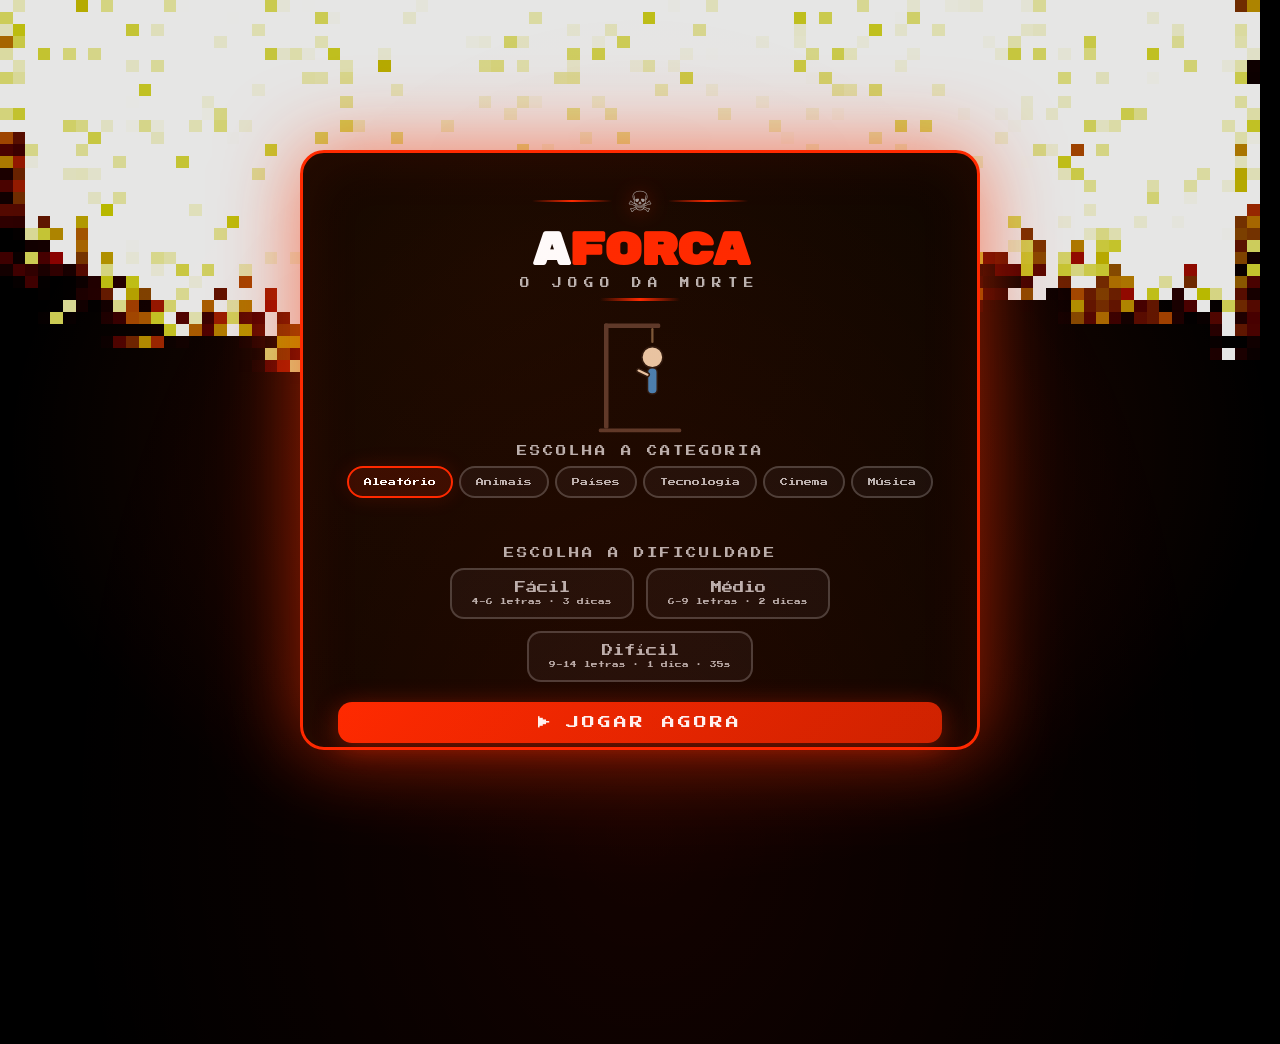
==== index.html @ b91f1ca3 "Renomeia index.js para script.js para forçar detecção" ====
<!DOCTYPE html>
<html lang="pt-BR">
<head>
  <meta charset="UTF-8" />
  <meta name="viewport" content="width=device-width, initial-scale=1.0, maximum-scale=1.0, user-scalable=no"/>
  <title>A FORCA</title>
  <link href="https://fonts.googleapis.com/css2?family=Rubik+Mono+One&family=Press+Start+2P&display=swap" rel="stylesheet">
  <link rel="icon" type="image/png" href="./carrasco.png">
  <link rel="stylesheet" href="./css/HomeScreen.css">
  <link rel="stylesheet" href="./css/Global.css">
</head>
<body>

<div class="fire-background" id="fireBackground">
  <canvas class="fire-canvas" id="fireCanvas"></canvas>
  <div class="pixel-fire-overlay"></div>
</div>

<div id="homeScreen">
  <div class="home-container">
    <div class="home-header-deco">
      <span class="deco-line"></span>
      <span class="deco-skull">☠</span>
      <span class="deco-line"></span>
    </div>

    <div class="home-title-group">
      <h1 class="home-main-title">A<span class="title-accent">FORCA</span></h1>
      <p class="home-subtitle">O JOGO DA MORTE</p>
      <div class="title-underline"></div>
    </div>

    <div class="home-hangman">
      <svg viewBox="0 0 120 160" fill="none" xmlns="http://www.w3.org/2000/svg">
        <rect x="5" y="150" width="110" height="5" rx="2" fill="#5a3a2a" />
        <rect x="12" y="10" width="6" height="140" rx="2" fill="#5a3a2a" />
        <rect x="12" y="10" width="75" height="6" rx="2" fill="#5a3a2a" />
        <rect x="75" y="16" width="3" height="20" rx="1.5" fill="#7a5a3a" />
        <circle cx="76.5" cy="55" r="14" class="home-part" id="homeHead" fill="#e8c9a7" stroke="#2a1a0f" stroke-width="2" />
        <rect x="70" y="69" width="13" height="35" rx="6" class="home-part" id="homeBody" fill="#4682b4" stroke="#2a1a0f" stroke-width="2" />
        <rect x="55" y="73" width="18" height="5" rx="2.5" class="home-part" id="homeArmL" fill="#e8c9a7" stroke="#2a1a0f" stroke-width="2" transform="rotate(25 64 75.5)" />
        <rect x="80" y="73" width="18" height="5" rx="2.5" class="home-part" id="homeArmR" fill="#e8c9a7" stroke="#2a1a0f" stroke-width="2" transform="rotate(-25 89 75.5)" />
        <rect x="66" y="104" width="7" height="28" rx="3.5" class="home-part" id="homeLegL" fill="#1e90ff" stroke="#2a1a0f" stroke-width="2" />
        <rect x="80" y="104" width="7" height="28" rx="3.5" class="home-part" id="homeLegR" fill="#1e90ff" stroke="#2a1a0f" stroke-width="2" />
      </svg>
    </div>

    <div class="home-category-section">
      <label>ESCOLHA A CATEGORIA</label>
      <div class="home-category-options" id="categoryOptions">
        <button data-cat="random" class="active">Aleatório</button>
        <button data-cat="animais">Animais</button>
        <button data-cat="paises">Países</button>
        <button data-cat="tecnologia">Tecnologia</button>
        <button data-cat="cinema">Cinema</button>
        <button data-cat="musica">Música</button>
      </div>
    </div>

    <div class="home-diff-section">
      <label>ESCOLHA A DIFICULDADE</label>
      <div class="home-diff-options">
        <button data-diff="easy">
          <span class="diff-label">Fácil</span>
          <span class="diff-desc">4-6 letras · 3 dicas</span>
        </button>
        <button data-diff="medium">
          <span class="diff-label">Médio</span>
          <span class="diff-desc">6-9 letras · 2 dicas</span>
        </button>
        <button data-diff="hard">
          <span class="diff-label">Difícil</span>
          <span class="diff-desc">9-14 letras · 1 dica · 35s</span>
        </button>
      </div>
    </div>

    <button class="home-btn-play" id="playBtn">
      <span>▶</span> JOGAR AGORA
    </button>

  </div>
</div>

<div id="gameScreen" style="display:none;">
  <div class="app" id="appContainer">
    <div class="header-top">
      <div class="header-left">
        <h1>A FORCA</h1>
        <button class="btn-icon btn-home" id="homeBtn" title="Voltar ao início">
          <svg viewBox="0 0 24 24"><path d="M10 20v-6h4v6h5v-8h3L12 3 2 12h3v8z"/></svg>
        </button>
        <button class="btn-icon btn-mute" id="muteBtn" title="Som">
          <svg viewBox="0 0 24 24"><path d="M3 9v6h4l5 5V4L7 9H3z"/><path d="M16.5 12c0-1.77-1.02-3.29-2.5-4.03v8.05c1.48-.73 2.5-2.25 2.5-4.02z"/><path d="M19.5 12c0-3.35-1.98-6.22-4.5-7.68v1.5c2.04 1.04 3.5 3.14 3.5 5.18s-1.46 4.14-3.5 5.18v1.5c2.52-1.46 4.5-4.33 4.5-7.68z"/></svg>
        </button>
        <button class="btn-icon btn-rules-header" id="rulesHeaderBtn" title="Como Jogar">
          <svg viewBox="0 0 24 24"><path d="M12 2C6.48 2 2 6.48 2 12s4.48 10 10 10 10-4.48 10-10S17.52 2 12 2zm1 15h-2v-2h2v2zm0-4h-2V7h2v6z"/></svg>
        </button>
      </div>
      <div class="header-stats">
        <div class="stat-box">
          <span class="label">Erros</span>
          <span class="value" id="wrongGuesses">0</span>
          <span style="font-size:0.6rem;color:rgba(255,255,255,0.3);">/6</span>
        </div>
        <div class="stat-box">
          <span class="label">Palavra</span>
          <span class="value" id="wordCounter">1</span>
          <span style="font-size:0.6rem;color:rgba(255,255,255,0.3);">/5</span>
        </div>
        <div class="timer" id="timerDisplay">⏱ 30s</div>
        <div class="lives" id="heartsContainer">
          <div class="heart"></div>
          <div class="heart"></div>
          <div class="heart"></div>
          <div class="heart"></div>
          <div class="heart"></div>
          <div class="heart"></div>
        </div>
      </div>
    </div>

    <div class="category-badge" id="categoryBadge">Categoria: Aleatório</div>

    <div class="main">
      <div class="hangman-container">
        <div class="gallows">
          <div class="pole"></div>
          <div class="top-beam"></div>
          <div class="rope"></div>
        </div>
        <div class="hangman-figure" id="hangmanFigure">
          <div class="head" id="headPart">
            <div class="face">
              <div class="eye left"></div>
              <div class="eye right"></div>
              <div class="mouth"></div>
            </div>
          </div>
          <div class="body" id="bodyPart"></div>
          <div class="arm left" id="armLeftPart"></div>
          <div class="arm right" id="armRightPart"></div>
          <div class="leg left" id="legLeftPart"></div>
          <div class="leg right" id="legRightPart"></div>
        </div>
      </div>

      <div class="game-panel">
        <div class="word-container">
          <div class="word-display" id="wordDisplay"></div>
        </div>

        <div class="progress-area">
          <div class="progress-bar">
            <div class="progress-fill" id="progressFill"></div>
          </div>
          <span class="progress-text" id="progressText">0%</span>
        </div>

        <div id="message" class="message"></div>

        <div class="keyboard" id="keyboard"></div>

        <div class="bottom-actions">
          <button class="btn-hint" id="hintBtn">
            <svg viewBox="0 0 24 24"><path d="M12 2C6.48 2 2 6.48 2 12s4.48 10 10 10 10-4.48 10-10S17.52 2 12 2zm1 15h-2v-2h2v2zm0-4h-2V7h2v6z"/></svg>
            Dica (<span id="hintCount">3</span>)
          </button>
          <button class="btn-restart" id="restartBtn">
            <svg viewBox="0 0 24 24"><path d="M12 4V1L8 5l4 4V6c3.31 0 6 2.69 6 6s-2.69 6-6 6-6-2.69-6-6H4c0 4.42 3.58 8 8 8s8-3.58 8-8-3.58-8-8-8z"/></svg>
            Jogar Novamente
          </button>
        </div>
      </div>
    </div>

    <div class="game-footer">
      <div class="hint-container">
        <div class="hint-label">
          <svg viewBox="0 0 24 24"><path d="M12 2C6.48 2 2 6.48 2 12s4.48 10 10 10 10-4.48 10-10S17.52 2 12 2zm1 15h-2v-2h2v2zm0-4h-2V7h2v6z"/></svg>
          Dica Detalhada
        </div>
        <div class="hint"><span id="hintText">Carregando...</span></div>
      </div>
      <div class="ranking">
        <div class="ranking-label">
          <svg viewBox="0 0 24 24"><path d="M12 2l3.09 6.26L22 9.27l-5 4.87 1.18 6.88L12 17.77l-6.18 3.25L7 14.14 2 9.27l6.91-1.01L12 2z"/></svg>
          Ranking
        </div>
        <div class="ranking-list" id="rankingList">
          <div class="rank-empty">Nenhuma partida ainda</div>
        </div>
      </div>
    </div>
  </div>
</div>

<div class="rules-modal-overlay" id="rulesModal" style="display:none;">
  <div class="rules-modal-content">
    <button class="rules-close" id="rulesCloseBtn">✕</button>
    <h2>COMO JOGAR</h2>
    <ul>
      <li><strong>Objetivo:</strong> Descubra a palavra antes de ser enforcado!</li>
      <li><strong>Como jogar:</strong> Clique nas letras para tentar adivinhar.</li>
      <li><strong>Erros:</strong> A cada erro, uma parte do corpo é desenhada na forca.</li>
      <li><strong>Dicas:</strong> Use as dicas para revelar letras aleatórias.</li>
      <li><strong>Dificuldade:</strong> Escolha entre Fácil, Médio ou Difícil.</li>
      <li><strong>Categorias:</strong> Selecione o tema das palavras.</li>
      <li><strong>Boa sorte!</strong></li>
    </ul>
  </div>
</div>

<div class="toast-notification" id="toastNotification">
  <button class="toast-close" id="toastClose">✕</button>
  <span class="toast-icon" id="toastIcon">⚠</span>
  <span id="toastMessage">Selecione uma dificuldade!</span>
</div>

<script src="script.js"></script>

</body>
</html>
---- css/HomeScreen.css ----
#homeScreen {
  width: 100%;
  max-width: 1135px;
  margin: 0 auto;
  padding: 15px;
  min-height: 100vh;
  display: flex;
  align-items: center;
  justify-content: center;
}

.home-container {
  background: radial-gradient(ellipse at 30% 20%, #1a0a00, #0a0500);
  border: 3px solid var(--primary);
  border-radius: 24px;
  padding: 30px 35px 25px;
  max-width: 680px;
  width: 100%;
  text-align: center;
  box-shadow: 0 0 80px rgba(255, 50, 0, 0.6), inset 0 0 60px rgba(255, 50, 0, 0.1);
  position: relative;
  height: 600px;
}

.home-container::before {
  content: '';
  position: absolute;
  top: -50%;
  left: -50%;
  width: 200%;
  height: 200%;
  background: radial-gradient(ellipse at 50% 80%, rgba(255, 30, 0, 0.08) 0%, transparent 60%);
  pointer-events: none;
}

.home-header-deco {
  display: flex;
  align-items: center;
  justify-content: center;
  gap: 15px;
  margin-bottom: 10px;
}

.home-header-deco .deco-line {
  flex: 1;
  height: 2px;
  background: linear-gradient(to right, transparent, var(--primary), transparent);
  max-width: 80px;
}

.home-header-deco .deco-skull {
  font-size: 1.8rem;
  opacity: 0.6;
  filter: drop-shadow(0 0 10px var(--primary));
  animation: pulse-skull 2s infinite;
}

.home-header-deco .deco-skull.small {
  font-size: 1rem;
}

@keyframes pulse-skull {
  0%,
  100% {
    opacity: 0.4;
    transform: scale(1);
  }
  50% {
    opacity: 0.9;
    transform: scale(1.1);
  }
}

.home-title-group {
  margin-bottom: 15px;
}

.home-main-title {
  font-family: 'Rubik Mono One', sans-serif;
  font-size: 2.8rem;
  color: #fff;
  letter-spacing: -2px;
  line-height: 1;
}

.home-main-title .title-accent {
  color: var(--primary);
}

.home-subtitle {
  font-family: 'Press Start 2P', cursive;
  font-size: 0.6rem;
  color: rgba(255, 255, 255, 0.7);
  letter-spacing: 6px;
  margin-top: 4px;
}

.title-underline {
  width: 80px;
  height: 3px;
  background: linear-gradient(to right, transparent, var(--primary), transparent);
  margin: 10px auto 0;
  border-radius: 5px;
}

.home-hangman {
  width: 100px;
  height: 120px;
  margin: 5px auto 10px;
}

.home-hangman svg {
  width: 100%;
  height: 100%;
}

.home-part {
  transition: opacity 0.8s ease;
  opacity: 0;
}

.home-part.visible {
  opacity: 1;
}

.home-category-section {
  margin-bottom: 18px;
}

.home-category-section label {
  font-family: 'Press Start 2P', cursive;
  font-size: 0.65rem;
  color: rgba(255, 255, 255, 0.7);
  display: block;
  margin-bottom: 10px;
  letter-spacing: 3px;
}

.home-category-options {
  display: flex;
  gap: 6px;
  justify-content: center;
  flex-wrap: wrap;
  margin-bottom: 50px;
}

.home-category-options button {
  padding: 10px 15px;
  background: rgba(255, 255, 255, 0.04);
  border: 2px solid rgba(255, 255, 255, 0.2);
  border-radius: 20px;
  color: rgba(255, 255, 255, 0.7);
  font-family: 'Press Start 2P', cursive;
  font-size: 0.5rem;
  cursor: pointer;
  transition: all 0.3s;
}

.home-category-options button:hover {
  border-color: rgba(255, 140, 0, 0.3);
  color: #fff;
}

.home-category-options button.active {
  border-color: var(--primary);
  background: rgba(255, 42, 0, 0.15);
  color: #fff;
  box-shadow: 0 0 20px rgba(255, 42, 0, 0.15);
}

.home-diff-section {
  margin-bottom: 20px;
}

.home-diff-section label {
  font-family: 'Press Start 2P', cursive;
  font-size: 0.65rem;
  color: rgba(255, 255, 255, 0.7);
  display: block;
  margin-bottom: 10px;
  letter-spacing: 3px;
}

.home-diff-options {
  display: flex;
  gap: 12px;
  justify-content: center;
  flex-wrap: wrap;
}

.home-diff-options button {
  padding: 12px 20px;
  background: rgba(255, 255, 255, 0.04);
  border: 2px solid rgba(255, 255, 255, 0.2);
  border-radius: 14px;
  color: rgba(255, 255, 255, 0.7);
  font-family: 'Press Start 2P', cursive;
  font-size: 0.5rem;
  cursor: pointer;
  transition: all 0.3s;
  min-width: 100px;
  text-align: center;
}

.home-diff-options button:hover {
  border-color: rgba(255, 140, 0, 0.3);
  background: rgba(255, 140, 0, 0.05);
  transform: translateY(-2px);
}

.home-diff-options button .diff-label {
  display: block;
  font-size: 0.7rem;
  margin-bottom: 4px;
}

.home-diff-options button .diff-desc {
  font-size: 0.42rem;
  color: rgba(255, 255, 255, 0.7);
}

.home-diff-options button.active {
  border-color: var(--primary);
  background: rgba(255, 42, 0, 0.15);
  transform: translateY(-3px);
  box-shadow: 0 0 30px rgba(255, 42, 0, 0.2);
}

.home-diff-options button.active .diff-label {
  color: var(--primary);
}

.home-diff-options button.active .diff-desc {
  color: rgba(255, 255, 255, 0.6);
}

.home-btn-play {
  width: 100%;
  padding: 14px;
  background: linear-gradient(135deg, var(--primary), #cc2200);
  border: none;
  border-radius: 14px;
  color: #fff;
  font-family: 'Press Start 2P', cursive;
  font-size: 0.8rem;
  cursor: pointer;
  transition: all 0.3s;
  letter-spacing: 3px;
  box-shadow: 0 4px 25px rgba(255, 42, 0, 0.4);
  margin-top: 5px;
  display: flex;
  align-items: center;
  justify-content: center;
  gap: 12px;
}

.home-btn-play:hover {
  transform: translateY(-3px) scale(1.02);
  box-shadow: 0 8px 40px rgba(255, 42, 0, 0.6);
}

.home-btn-play:active {
  transform: scale(0.97);
}

.home-btn-rules {
  background: transparent;
  border: 2px solid rgba(255, 255, 255, 0.1);
  border-radius: 30px;
  color: rgba(255, 255, 255, 0.4);
  font-family: 'Press Start 2P', cursive;
  font-size: 0.45rem;
  padding: 8px 20px;
  cursor: pointer;
  transition: all 0.3s;
  margin-top: 12px;
}

.home-btn-rules:hover {
  border-color: rgba(255, 255, 255, 0.3);
  color: #fff;
}

.home-footer-deco {
  display: flex;
  align-items: center;
  justify-content: center;
  gap: 15px;
  margin-top: 15px;
  padding-top: 12px;
  border-top: 1px solid rgba(255, 255, 255, 0.05);
}

.home-footer-deco .deco-text {
  font-family: 'Press Start 2P', cursive;
  font-size: 0.35rem;
  color: rgba(255, 255, 255, 0.15);
  letter-spacing: 4px;
}

@media (max-width: 600px) {
  .home-container {
    padding: 5px;
  }
  .home-main-title {
    font-size: 2rem;
  }
  .home-diff-options button {
    padding: 10px 14px;
    font-size: 0.45rem;
    min-width: 80px;
    
  }
.home-diff-options {
  flex-direction: column !important;
}
  .home-diff-options button .diff-label {
    font-size: 0.55rem;
  }

  .home-btn-play {
    font-size: 0.6rem;
    padding: 12px;
  }
  .home-hangman {
    width: 70px;
    height: 90px;
  }
  .home-category-options{
    margin-bottom: 30px;
  }

  .home-diff-section label, 
  .home-category-section label{
    font-size: 0.6rem;
  }
}

@media (max-width: 400px) {
  .home-main-title {
    font-size: 1.5rem;
  }


  .home-hangman {
    width: 60px;
    height: 80px;
  }
  .home-diff-options button {
    padding: 8px 10px;
    font-size: 0.4rem;
    min-width: 60px;
  }
  .home-diff-options button .diff-label {
    font-size: 0.45rem;
  }
  .home-category-options button {
    font-size: 0.45rem;
    padding: 10px 15px;
  }
  .home-btn-play {
    font-size: 0.5rem;
    padding: 10px;
  }
  .home-btn-rules {
    font-size: 0.35rem;
    padding: 6px 14px;
  }
  .home-footer-deco .deco-text {
    font-size: 0.3rem;
  }
}
---- css/Global.css ----
:root {
  --primary: #ff2a00;
  --secondary: #ff8c00;
  --accent: #ff4500;
  --dark: #120a01;
  --light: #fff5e6;
  --success: #00ff7f;
  --error: #ff0033;
  --warning: #ffcc00;
}

* {
  margin: 0;
  padding: 0;
  box-sizing: border-box;
}

body {
  font-family: 'Press Start 2P', cursive;
  background: #000;
  color: #fff;
  display: flex;
  justify-content: center;
  align-items: center;
  padding: 10px;
  min-height: 100vh;
}

body::-webkit-scrollbar {
  display: none;
}

.fire-background {
  position: fixed;
  top: 0;
  left: 0;
  width: 100%;
  height: 100%;
  background: #000;
  z-index: -2;
  overflow: hidden;
  display: block;
}

.fire-canvas {
  position: absolute;
  top: 0;
  left: 0;
  width: 105%;
  height: 100%;
  image-rendering: pixelated;
  opacity: 0.9;
}

.pixel-fire-overlay {
  position: absolute;
  top: 0;
  left: 0;
  width: 100%;
  height: 100%;
  background: radial-gradient(ellipse at center, rgba(255, 60, 0, 0.2) 0%, rgba(0, 0, 0, 0) 70%);
  z-index: -1;
  animation: fire-flicker 2s infinite alternate;
}

@keyframes fire-flicker {
  0%,
  100% {
    opacity: 0.8;
    transform: scale(1);
  }
  50% {
    opacity: 1;
    transform: scale(1.02);
  }
}

.rules-modal-overlay {
  position: fixed;
  top: 0;
  left: 0;
  width: 100%;
  height: 100%;
  display: none;
  justify-content: center;
  align-items: center;
  z-index: 10000;
  backdrop-filter: blur(5px);
}

.rules-modal-content {
  background: radial-gradient(ellipse at 30% 20%, #1a0a00, #0a0500);
  border: 3px solid var(--secondary);
  border-radius: 20px;
  padding: 30px 20px;
  max-width: 500px;
  width: 90%;
  box-shadow: 0 0 60px rgba(255, 140, 0, 0.3);
  position: relative;
}

.rules-close {
  position: absolute;
  top: 12px;
  right: 18px;
  background: transparent;
  border: none;
  color: rgba(255, 255, 255, 0.3);
  font-size: 1.5rem;
  cursor: pointer;
  transition: all 0.3s;
  font-family: 'Press Start 2P', cursive;
}

.rules-close:hover {
  color: var(--primary);
  transform: rotate(90deg);
}

.rules-modal-content h2 {
  font-family: 'Rubik Mono One', sans-serif;
  font-size: 1.5rem;
  color: var(--secondary);
  text-shadow: 0 0 20px var(--secondary);
  text-align: center;
  margin-bottom: 20px;
}

.rules-modal-content ul {
  list-style: none;
  padding: 0;
  text-align: left;
}

.rules-modal-content ul li {
  font-family: 'Press Start 2P', cursive;
  font-size: 0.5rem;
  color: rgba(255, 255, 255, 0.7);
  padding: 8px 0;
  border-bottom: 1px solid rgba(255, 255, 255, 0.04);
  line-height: 1.6;
}

.rules-modal-content ul li strong {
  color: var(--warning);
}

.toast-notification {
  position: fixed;
  bottom: 30px;
  left: 50%;
  transform: translateX(-50%) translateY(100px);
  background: rgba(20, 10, 0, 0.95);
  border: 2px solid var(--warning);
  border-radius: 14px;
  padding: 14px 28px;
  color: #fff;
  font-family: 'Press Start 2P', cursive;
  font-size: 0.55rem;
  text-align: center;
  box-shadow: 0 0 40px rgba(255, 200, 0, 0.3);
  z-index: 99999;
  opacity: 0;
  transition: all 0.5s cubic-bezier(0.34, 1.56, 0.64, 1);
  max-width: 90%;
  pointer-events: none;
}

.toast-notification.show {
  opacity: 1;
  transform: translateX(-50%) translateY(0);
}

.toast-notification .toast-icon {
  font-size: 1.2rem;
  margin-right: 10px;
}

.toast-notification .toast-close {
  position: absolute;
  top: 8px;
  right: 12px;
  background: transparent;
  border: none;
  color: rgba(255, 255, 255, 0.3);
  font-size: 1rem;
  cursor: pointer;
  pointer-events: all;
}

.toast-notification .toast-close:hover {
  color: #fff;
}

@media (min-width: 769px) {
  body {
    overflow: hidden;
    height: 100vh;
  }
}

@media (max-width: 768px) {
  .fire-background,
  .fire-canvas,
  .pixel-fire-overlay {
    display: none !important;
  }
}

@media (max-width: 600px) {
  .rules-modal-content {
    padding: 25px;
  }
  .rules-modal-content h2 {
    font-size: 1.2rem;
  }
  .rules-modal-content ul li {
    font-size: 0.5rem;
    padding: 6px 0;
  }
}
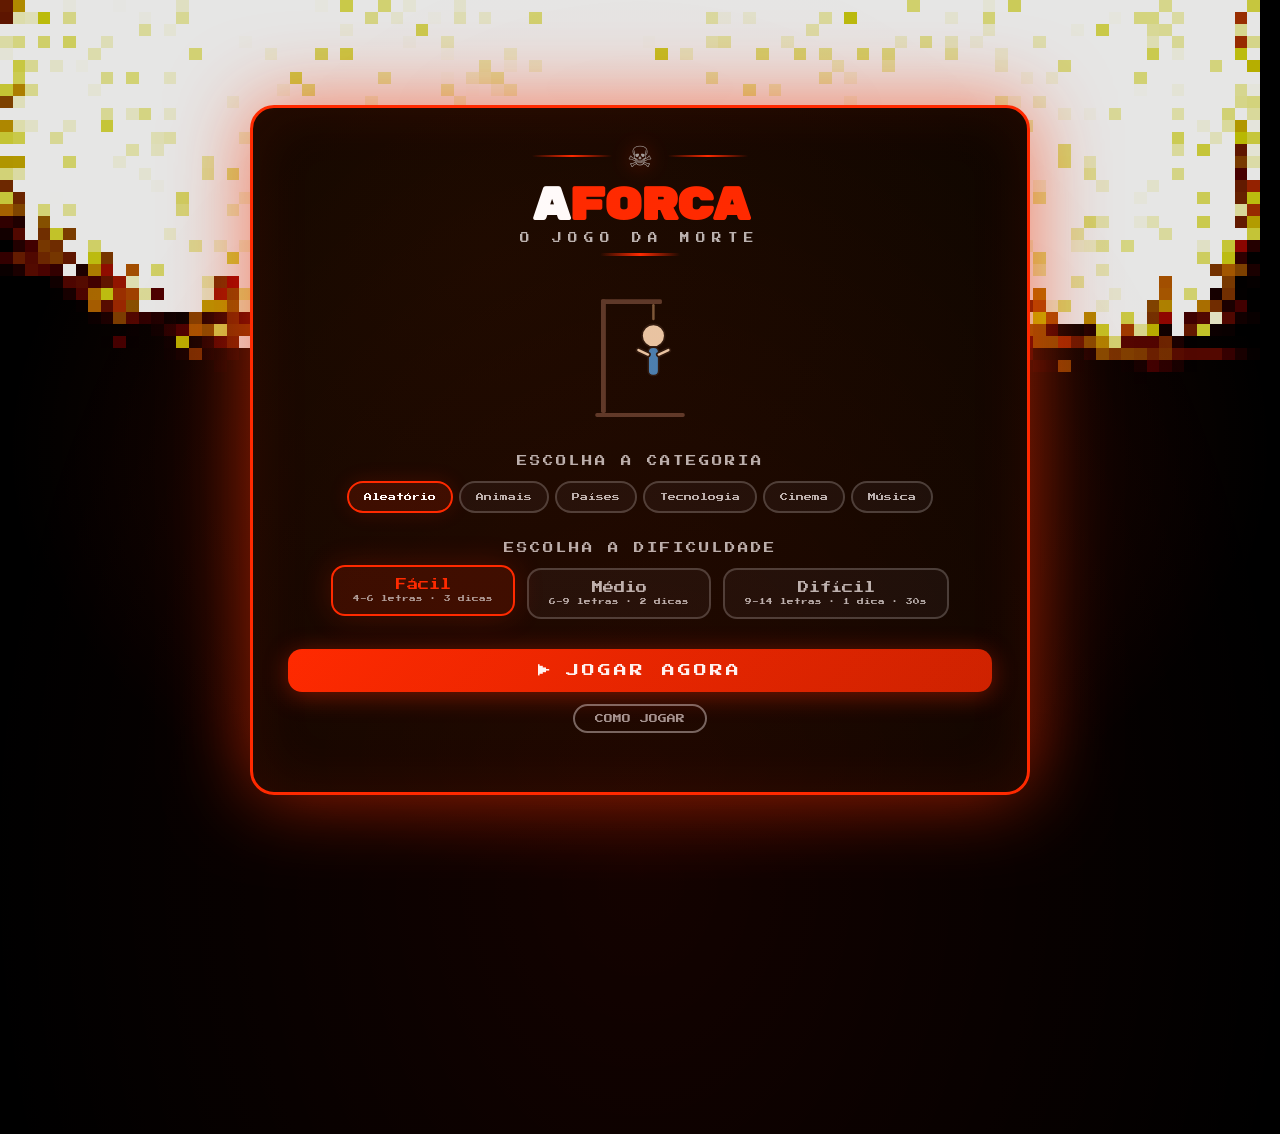
==== commit 2574ad8e: "ajustes de responsividade e usabilidade" ====
--- a/index.html
+++ b/index.html
@@ -6,8 +6,8 @@
   <title>A FORCA</title>
   <link href="https://fonts.googleapis.com/css2?family=Rubik+Mono+One&family=Press+Start+2P&display=swap" rel="stylesheet">
   <link rel="icon" type="image/png" href="./carrasco.png">
+  <link rel="stylesheet" href="./css/Global.css">
   <link rel="stylesheet" href="./css/HomeScreen.css">
-  <link rel="stylesheet" href="./css/Global.css">
 </head>
 <body>
 
@@ -60,7 +60,7 @@
     <div class="home-diff-section">
       <label>ESCOLHA A DIFICULDADE</label>
       <div class="home-diff-options">
-        <button data-diff="easy">
+        <button data-diff="easy" class="active">
           <span class="diff-label">Fácil</span>
           <span class="diff-desc">4-6 letras · 3 dicas</span>
         </button>
@@ -70,7 +70,7 @@
         </button>
         <button data-diff="hard">
           <span class="diff-label">Difícil</span>
-          <span class="diff-desc">9-14 letras · 1 dica · 35s</span>
+          <span class="diff-desc">9-14 letras · 1 dica · 30s</span>
         </button>
       </div>
     </div>
@@ -79,119 +79,7 @@
       <span>▶</span> JOGAR AGORA
     </button>
 
-  </div>
-</div>
-
-<div id="gameScreen" style="display:none;">
-  <div class="app" id="appContainer">
-    <div class="header-top">
-      <div class="header-left">
-        <h1>A FORCA</h1>
-        <button class="btn-icon btn-home" id="homeBtn" title="Voltar ao início">
-          <svg viewBox="0 0 24 24"><path d="M10 20v-6h4v6h5v-8h3L12 3 2 12h3v8z"/></svg>
-        </button>
-        <button class="btn-icon btn-mute" id="muteBtn" title="Som">
-          <svg viewBox="0 0 24 24"><path d="M3 9v6h4l5 5V4L7 9H3z"/><path d="M16.5 12c0-1.77-1.02-3.29-2.5-4.03v8.05c1.48-.73 2.5-2.25 2.5-4.02z"/><path d="M19.5 12c0-3.35-1.98-6.22-4.5-7.68v1.5c2.04 1.04 3.5 3.14 3.5 5.18s-1.46 4.14-3.5 5.18v1.5c2.52-1.46 4.5-4.33 4.5-7.68z"/></svg>
-        </button>
-        <button class="btn-icon btn-rules-header" id="rulesHeaderBtn" title="Como Jogar">
-          <svg viewBox="0 0 24 24"><path d="M12 2C6.48 2 2 6.48 2 12s4.48 10 10 10 10-4.48 10-10S17.52 2 12 2zm1 15h-2v-2h2v2zm0-4h-2V7h2v6z"/></svg>
-        </button>
-      </div>
-      <div class="header-stats">
-        <div class="stat-box">
-          <span class="label">Erros</span>
-          <span class="value" id="wrongGuesses">0</span>
-          <span style="font-size:0.6rem;color:rgba(255,255,255,0.3);">/6</span>
-        </div>
-        <div class="stat-box">
-          <span class="label">Palavra</span>
-          <span class="value" id="wordCounter">1</span>
-          <span style="font-size:0.6rem;color:rgba(255,255,255,0.3);">/5</span>
-        </div>
-        <div class="timer" id="timerDisplay">⏱ 30s</div>
-        <div class="lives" id="heartsContainer">
-          <div class="heart"></div>
-          <div class="heart"></div>
-          <div class="heart"></div>
-          <div class="heart"></div>
-          <div class="heart"></div>
-          <div class="heart"></div>
-        </div>
-      </div>
-    </div>
-
-    <div class="category-badge" id="categoryBadge">Categoria: Aleatório</div>
-
-    <div class="main">
-      <div class="hangman-container">
-        <div class="gallows">
-          <div class="pole"></div>
-          <div class="top-beam"></div>
-          <div class="rope"></div>
-        </div>
-        <div class="hangman-figure" id="hangmanFigure">
-          <div class="head" id="headPart">
-            <div class="face">
-              <div class="eye left"></div>
-              <div class="eye right"></div>
-              <div class="mouth"></div>
-            </div>
-          </div>
-          <div class="body" id="bodyPart"></div>
-          <div class="arm left" id="armLeftPart"></div>
-          <div class="arm right" id="armRightPart"></div>
-          <div class="leg left" id="legLeftPart"></div>
-          <div class="leg right" id="legRightPart"></div>
-        </div>
-      </div>
-
-      <div class="game-panel">
-        <div class="word-container">
-          <div class="word-display" id="wordDisplay"></div>
-        </div>
-
-        <div class="progress-area">
-          <div class="progress-bar">
-            <div class="progress-fill" id="progressFill"></div>
-          </div>
-          <span class="progress-text" id="progressText">0%</span>
-        </div>
-
-        <div id="message" class="message"></div>
-
-        <div class="keyboard" id="keyboard"></div>
-
-        <div class="bottom-actions">
-          <button class="btn-hint" id="hintBtn">
-            <svg viewBox="0 0 24 24"><path d="M12 2C6.48 2 2 6.48 2 12s4.48 10 10 10 10-4.48 10-10S17.52 2 12 2zm1 15h-2v-2h2v2zm0-4h-2V7h2v6z"/></svg>
-            Dica (<span id="hintCount">3</span>)
-          </button>
-          <button class="btn-restart" id="restartBtn">
-            <svg viewBox="0 0 24 24"><path d="M12 4V1L8 5l4 4V6c3.31 0 6 2.69 6 6s-2.69 6-6 6-6-2.69-6-6H4c0 4.42 3.58 8 8 8s8-3.58 8-8-3.58-8-8-8z"/></svg>
-            Jogar Novamente
-          </button>
-        </div>
-      </div>
-    </div>
-
-    <div class="game-footer">
-      <div class="hint-container">
-        <div class="hint-label">
-          <svg viewBox="0 0 24 24"><path d="M12 2C6.48 2 2 6.48 2 12s4.48 10 10 10 10-4.48 10-10S17.52 2 12 2zm1 15h-2v-2h2v2zm0-4h-2V7h2v6z"/></svg>
-          Dica Detalhada
-        </div>
-        <div class="hint"><span id="hintText">Carregando...</span></div>
-      </div>
-      <div class="ranking">
-        <div class="ranking-label">
-          <svg viewBox="0 0 24 24"><path d="M12 2l3.09 6.26L22 9.27l-5 4.87 1.18 6.88L12 17.77l-6.18 3.25L7 14.14 2 9.27l6.91-1.01L12 2z"/></svg>
-          Ranking
-        </div>
-        <div class="ranking-list" id="rankingList">
-          <div class="rank-empty">Nenhuma partida ainda</div>
-        </div>
-      </div>
-    </div>
+    <button class="home-btn-rules" id="rulesHomeBtn">COMO JOGAR</button>
   </div>
 </div>
 
@@ -204,7 +92,7 @@
       <li><strong>Como jogar:</strong> Clique nas letras para tentar adivinhar.</li>
       <li><strong>Erros:</strong> A cada erro, uma parte do corpo é desenhada na forca.</li>
       <li><strong>Dicas:</strong> Use as dicas para revelar letras aleatórias.</li>
-      <li><strong>Dificuldade:</strong> Escolha entre Fácil, Médio ou Difícil.</li>
+      <li><strong>Dificuldade:</strong> Fácil (6 vidas), Médio (6 vidas), Difícil (3 vidas + 30s).</li>
       <li><strong>Categorias:</strong> Selecione o tema das palavras.</li>
       <li><strong>Boa sorte!</strong></li>
     </ul>
@@ -217,7 +105,7 @@
   <span id="toastMessage">Selecione uma dificuldade!</span>
 </div>
 
-<script src="script.js"></script>
+<script src="main.js"></script>
 
 </body>
 </html>
--- a/css/Global.css
+++ b/css/Global.css
@@ -39,7 +39,6 @@
   background: #000;
   z-index: -2;
   overflow: hidden;
-  display: block;
 }
 
 .fire-canvas {
@@ -105,7 +104,7 @@
   right: 18px;
   background: transparent;
   border: none;
-  color: rgba(255, 255, 255, 0.3);
+  color: rgba(255, 255, 255, 0.6);
   font-size: 1.5rem;
   cursor: pointer;
   transition: all 0.3s;
@@ -200,6 +199,12 @@
 }
 
 @media (max-width: 768px) {
+  body {
+    padding: 0;
+    display: block;
+    min-height: 100dvh;
+    overflow: hidden;
+  }
   .fire-background,
   .fire-canvas,
   .pixel-fire-overlay {
--- a/css/HomeScreen.css
+++ b/css/HomeScreen.css
@@ -1,3 +1,7 @@
+.fire-background {
+  display: block;
+}
+
 #homeScreen {
   width: 100%;
   max-width: 1135px;
@@ -14,12 +18,12 @@
   border: 3px solid var(--primary);
   border-radius: 24px;
   padding: 30px 35px 25px;
-  max-width: 680px;
+  max-width: 780px;
   width: 100%;
   text-align: center;
   box-shadow: 0 0 80px rgba(255, 50, 0, 0.6), inset 0 0 60px rgba(255, 50, 0, 0.1);
   position: relative;
-  height: 600px;
+  min-height: 690px;
 }
 
 .home-container::before {
@@ -55,10 +59,6 @@
   animation: pulse-skull 2s infinite;
 }
 
-.home-header-deco .deco-skull.small {
-  font-size: 1rem;
-}
-
 @keyframes pulse-skull {
   0%,
   100% {
@@ -105,8 +105,8 @@
 
 .home-hangman {
   width: 100px;
-  height: 120px;
-  margin: 5px auto 10px;
+  height: 130px;
+  margin: 5% auto 5%;
 }
 
 .home-hangman svg {
@@ -115,12 +115,12 @@
 }
 
 .home-part {
-  transition: opacity 0.8s ease;
+  transition: opacity 0.6s ease;
+  opacity: 1;
+}
+
+.home-part.hidden {
   opacity: 0;
-}
-
-.home-part.visible {
-  opacity: 1;
 }
 
 .home-category-section {
@@ -132,7 +132,7 @@
   font-size: 0.65rem;
   color: rgba(255, 255, 255, 0.7);
   display: block;
-  margin-bottom: 10px;
+  margin-bottom: 15px;
   letter-spacing: 3px;
 }
 
@@ -141,7 +141,7 @@
   gap: 6px;
   justify-content: center;
   flex-wrap: wrap;
-  margin-bottom: 50px;
+  margin-bottom: 30px;
 }
 
 .home-category-options button {
@@ -169,7 +169,7 @@
 }
 
 .home-diff-section {
-  margin-bottom: 20px;
+  margin-bottom: 30px;
 }
 
 .home-diff-section label {
@@ -177,7 +177,7 @@
   font-size: 0.65rem;
   color: rgba(255, 255, 255, 0.7);
   display: block;
-  margin-bottom: 10px;
+  margin-bottom: 15px;
   letter-spacing: 3px;
 }
 
@@ -236,7 +236,7 @@
 
 .home-btn-play {
   width: 100%;
-  padding: 14px;
+  padding: 15px;
   background: linear-gradient(135deg, var(--primary), #cc2200);
   border: none;
   border-radius: 14px;
@@ -247,7 +247,7 @@
   transition: all 0.3s;
   letter-spacing: 3px;
   box-shadow: 0 4px 25px rgba(255, 42, 0, 0.4);
-  margin-top: 5px;
+  margin-top: 10px;
   display: flex;
   align-items: center;
   justify-content: center;
@@ -255,7 +255,6 @@
 }
 
 .home-btn-play:hover {
-  transform: translateY(-3px) scale(1.02);
   box-shadow: 0 8px 40px rgba(255, 42, 0, 0.6);
 }
 
@@ -265,11 +264,11 @@
 
 .home-btn-rules {
   background: transparent;
-  border: 2px solid rgba(255, 255, 255, 0.1);
+  border: 2px solid rgba(255, 255, 255, 0.4);
   border-radius: 30px;
-  color: rgba(255, 255, 255, 0.4);
-  font-family: 'Press Start 2P', cursive;
-  font-size: 0.45rem;
+  color: rgba(255, 255, 255, 0.6);
+  font-family: 'Press Start 2P', cursive;
+  font-size: 0.55rem;
   padding: 8px 20px;
   cursor: pointer;
   transition: all 0.3s;
@@ -277,61 +276,61 @@
 }
 
 .home-btn-rules:hover {
-  border-color: rgba(255, 255, 255, 0.3);
-  color: #fff;
-}
-
-.home-footer-deco {
-  display: flex;
-  align-items: center;
-  justify-content: center;
-  gap: 15px;
-  margin-top: 15px;
-  padding-top: 12px;
-  border-top: 1px solid rgba(255, 255, 255, 0.05);
-}
-
-.home-footer-deco .deco-text {
-  font-family: 'Press Start 2P', cursive;
-  font-size: 0.35rem;
-  color: rgba(255, 255, 255, 0.15);
-  letter-spacing: 4px;
+  border-color: rgba(255, 255, 255, 0.5);
+  color: #fff;
+}
+
+@media (max-width: 768px) {
+  #homeScreen {
+    padding: 0;
+    min-height: 100dvh;
+    width: 100%;
+  }
+  .home-container {
+    max-width: 100%;
+    width: 100%;
+    min-height: 100dvh;
+    border-radius: 0;
+    border: none;
+    padding: 20px 15px;
+    display: flex;
+    flex-direction: column;
+    justify-content: center;
+  }
 }
 
 @media (max-width: 600px) {
   .home-container {
-    padding: 5px;
+    padding: 15px 10px;
   }
   .home-main-title {
     font-size: 2rem;
+  }
+  .home-diff-options {
+    flex-direction: column;
   }
   .home-diff-options button {
     padding: 10px 14px;
     font-size: 0.45rem;
-    min-width: 80px;
-    
-  }
-.home-diff-options {
-  flex-direction: column !important;
-}
+    min-width: 0;
+    width: 100%;
+  }
   .home-diff-options button .diff-label {
     font-size: 0.55rem;
   }
-
   .home-btn-play {
     font-size: 0.6rem;
     padding: 12px;
   }
   .home-hangman {
-    width: 70px;
-    height: 90px;
-  }
-  .home-category-options{
-    margin-bottom: 30px;
-  }
-
-  .home-diff-section label, 
-  .home-category-section label{
+    width: 80px;
+    height: 100px;
+  }
+  .home-category-options {
+    margin-bottom: 15px;
+  }
+  .home-diff-section label,
+  .home-category-section label {
     font-size: 0.6rem;
   }
 }
@@ -340,8 +339,6 @@
   .home-main-title {
     font-size: 1.5rem;
   }
-
-
   .home-hangman {
     width: 60px;
     height: 80px;
@@ -349,24 +346,20 @@
   .home-diff-options button {
     padding: 8px 10px;
     font-size: 0.4rem;
-    min-width: 60px;
   }
   .home-diff-options button .diff-label {
     font-size: 0.45rem;
   }
   .home-category-options button {
     font-size: 0.45rem;
-    padding: 10px 15px;
+    padding: 8px 12px;
   }
   .home-btn-play {
     font-size: 0.5rem;
     padding: 10px;
   }
   .home-btn-rules {
-    font-size: 0.35rem;
-    padding: 6px 14px;
-  }
-  .home-footer-deco .deco-text {
-    font-size: 0.3rem;
+    font-size: 0.5rem;
+    padding: 8px 16px;
   }
 }
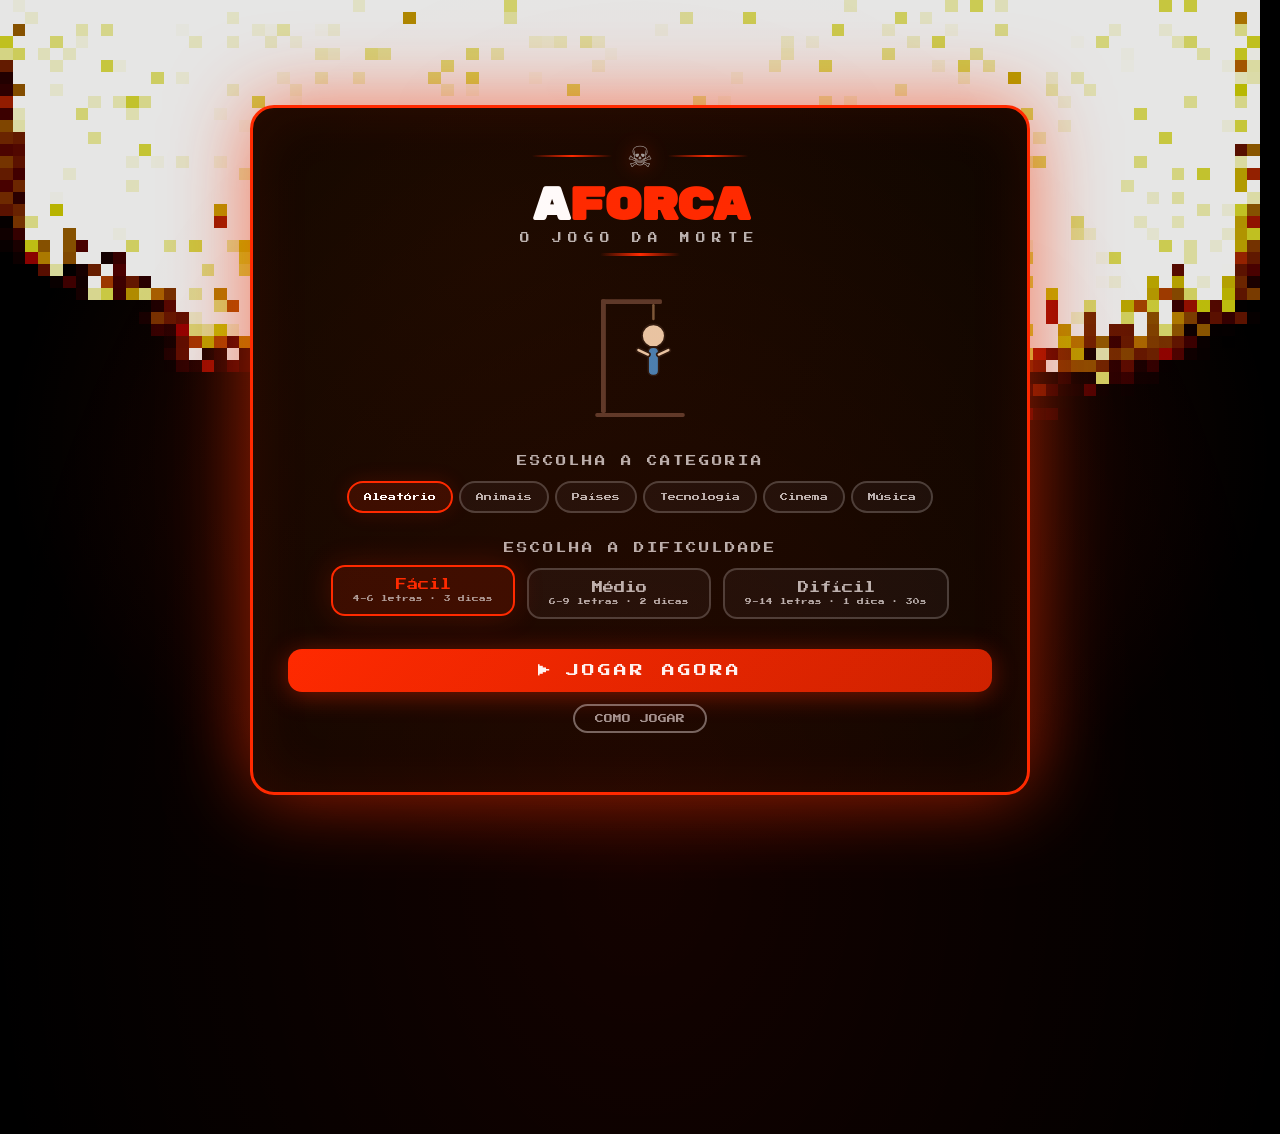
==== commit 145499ef: "organização de código" ====
--- a/index.html
+++ b/index.html
@@ -5,7 +5,7 @@
   <meta name="viewport" content="width=device-width, initial-scale=1.0, maximum-scale=1.0, user-scalable=no"/>
   <title>A FORCA</title>
   <link href="https://fonts.googleapis.com/css2?family=Rubik+Mono+One&family=Press+Start+2P&display=swap" rel="stylesheet">
-  <link rel="icon" type="image/png" href="./carrasco.png">
+  <link rel="icon" type="image/png" href="/assets/carrasco.png">
   <link rel="stylesheet" href="./css/Global.css">
   <link rel="stylesheet" href="./css/HomeScreen.css">
 </head>
@@ -105,7 +105,7 @@
   <span id="toastMessage">Selecione uma dificuldade!</span>
 </div>
 
-<script src="main.js"></script>
+<script src="/js/main.js"></script>
 
 </body>
 </html>
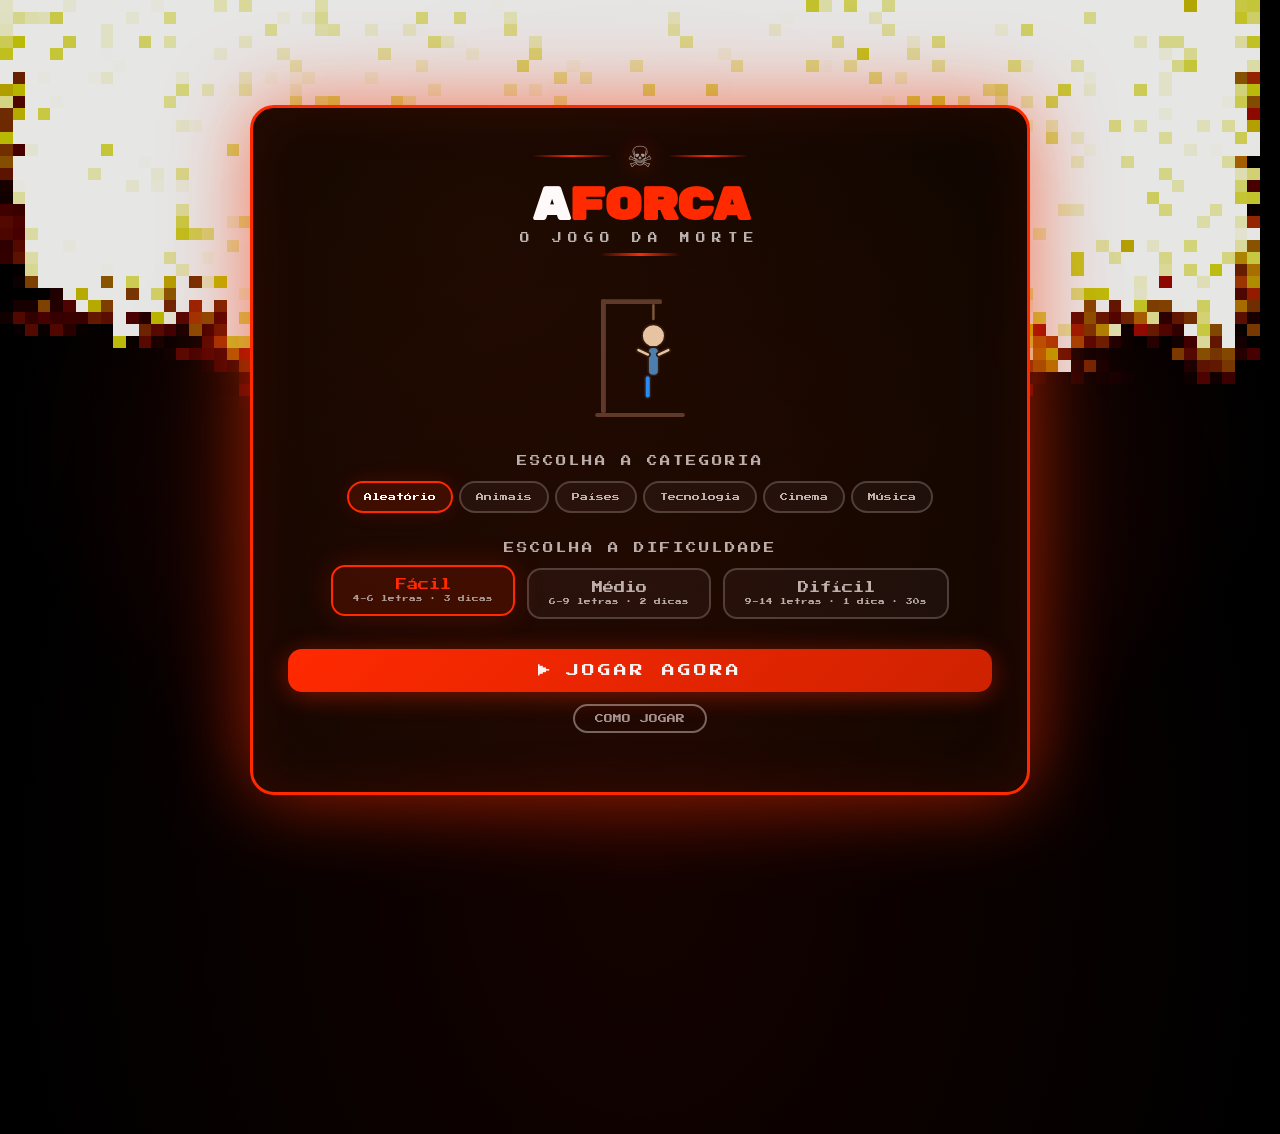
==== commit 18edbe30: "organização de código" ====
--- a/index.html
+++ b/index.html
@@ -5,7 +5,7 @@
   <meta name="viewport" content="width=device-width, initial-scale=1.0, maximum-scale=1.0, user-scalable=no"/>
   <title>A FORCA</title>
   <link href="https://fonts.googleapis.com/css2?family=Rubik+Mono+One&family=Press+Start+2P&display=swap" rel="stylesheet">
-  <link rel="icon" type="image/png" href="/assets/carrasco.png">
+  <link rel="icon" type="image/png" href="assets/carrasco.png">
   <link rel="stylesheet" href="./css/Global.css">
   <link rel="stylesheet" href="./css/HomeScreen.css">
 </head>
@@ -105,7 +105,7 @@
   <span id="toastMessage">Selecione uma dificuldade!</span>
 </div>
 
-<script src="/js/main.js"></script>
+<script src="js/main.js"></script>
 
 </body>
 </html>
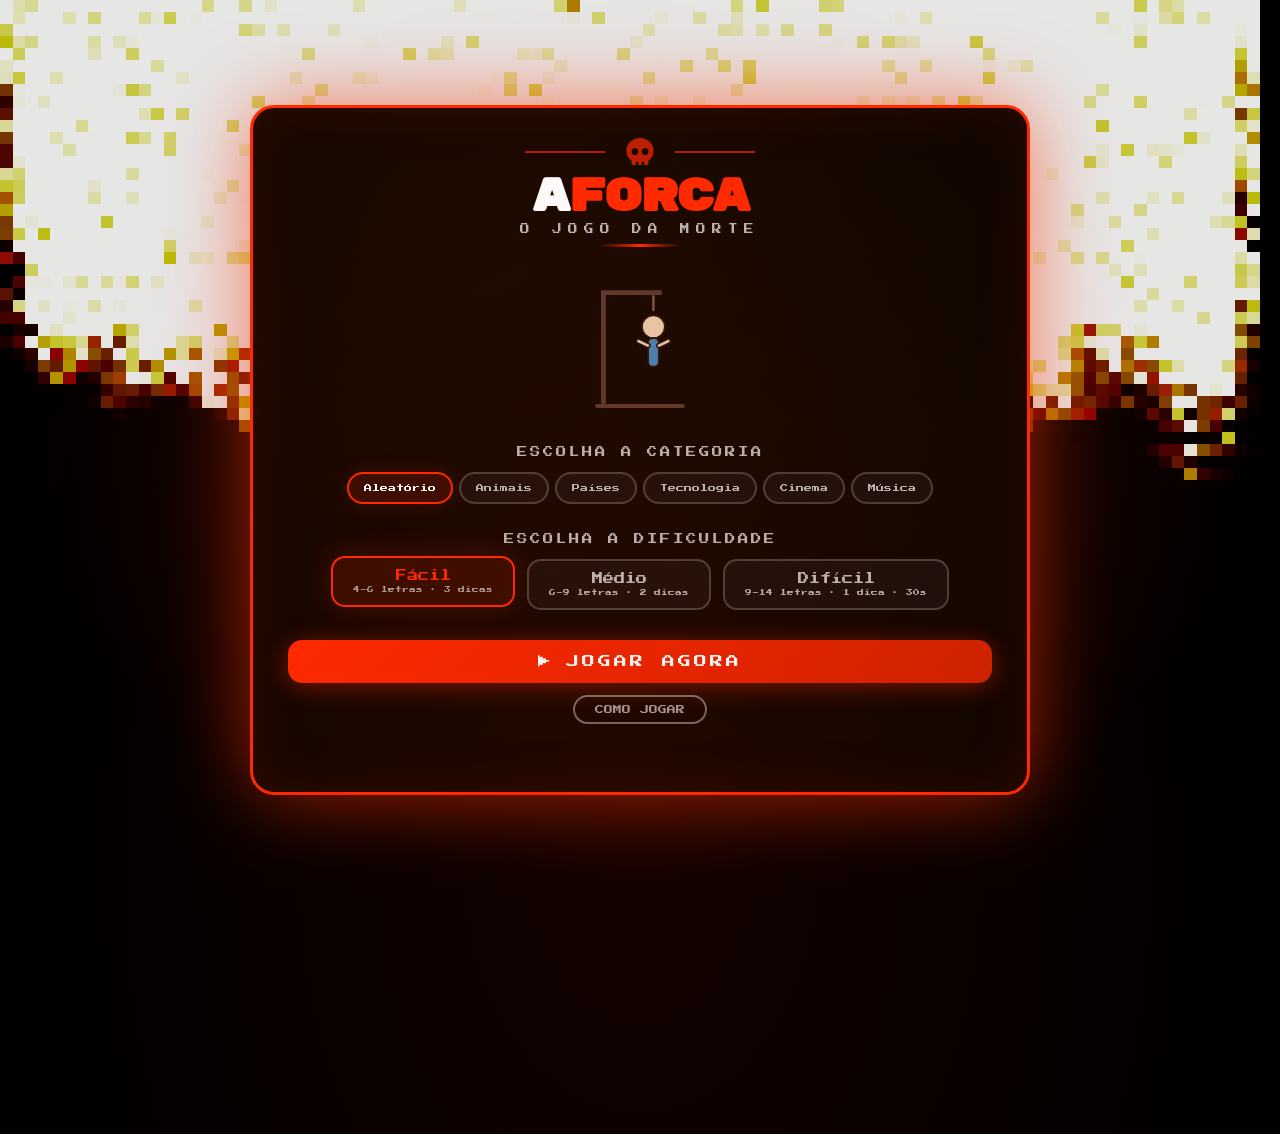
==== commit 5a9cdfa3: "nova identidade visual" ====
--- a/index.html
+++ b/index.html
@@ -5,7 +5,7 @@
   <meta name="viewport" content="width=device-width, initial-scale=1.0, maximum-scale=1.0, user-scalable=no"/>
   <title>A FORCA</title>
   <link href="https://fonts.googleapis.com/css2?family=Rubik+Mono+One&family=Press+Start+2P&display=swap" rel="stylesheet">
-  <link rel="icon" type="image/png" href="assets/carrasco.png">
+  <link rel="icon" type="image/svg+xml" href="assets/favicon.svg">
   <link rel="stylesheet" href="./css/Global.css">
   <link rel="stylesheet" href="./css/HomeScreen.css">
 </head>
@@ -20,7 +20,11 @@
   <div class="home-container">
     <div class="home-header-deco">
       <span class="deco-line"></span>
-      <span class="deco-skull">☠</span>
+      <span class="deco-skull">
+  <svg viewBox="0 0 512 512" fill="currentColor" xmlns="http://www.w3.org/2000/svg">
+    <path d="M416 427.4c58.5-44 96-111.6 96-187.4 0-132.5-114.6-240-256-240S0 107.5 0 240c0 75.8 37.5 143.4 96 187.4L96 464c0 26.5 21.5 48 48 48l32 0 0-40c0-13.3 10.7-24 24-24s24 10.7 24 24l0 40 64 0 0-40c0-13.3 10.7-24 24-24s24 10.7 24 24l0 40 32 0c26.5 0 48-21.5 48-48l0-36.6zM96 256a64 64 0 1 1 128 0 64 64 0 1 1 -128 0zm256-64a64 64 0 1 1 0 128 64 64 0 1 1 0-128z"/>
+  </svg>
+</span>
       <span class="deco-line"></span>
     </div>
 
--- a/css/HomeScreen.css
+++ b/css/HomeScreen.css
@@ -48,27 +48,9 @@
 .home-header-deco .deco-line {
   flex: 1;
   height: 2px;
-  background: linear-gradient(to right, transparent, var(--primary), transparent);
+  opacity: 0.65;
+  background: var(--primary);
   max-width: 80px;
-}
-
-.home-header-deco .deco-skull {
-  font-size: 1.8rem;
-  opacity: 0.6;
-  filter: drop-shadow(0 0 10px var(--primary));
-  animation: pulse-skull 2s infinite;
-}
-
-@keyframes pulse-skull {
-  0%,
-  100% {
-    opacity: 0.4;
-    transform: scale(1);
-  }
-  50% {
-    opacity: 0.9;
-    transform: scale(1.1);
-  }
 }
 
 .home-title-group {
@@ -278,6 +260,21 @@
 .home-btn-rules:hover {
   border-color: rgba(255, 255, 255, 0.5);
   color: #fff;
+}
+
+.home-header-deco .deco-skull {
+  width: 2.5rem;
+  height: 1.7rem;
+  opacity: 0.7;
+  display: inline-flex;
+  align-items: center;
+  justify-content: center;
+}
+
+.home-header-deco .deco-skull svg {
+  width: 100%;
+  height: 100%;
+  fill: var(--primary);
 }
 
 @media (max-width: 768px) {
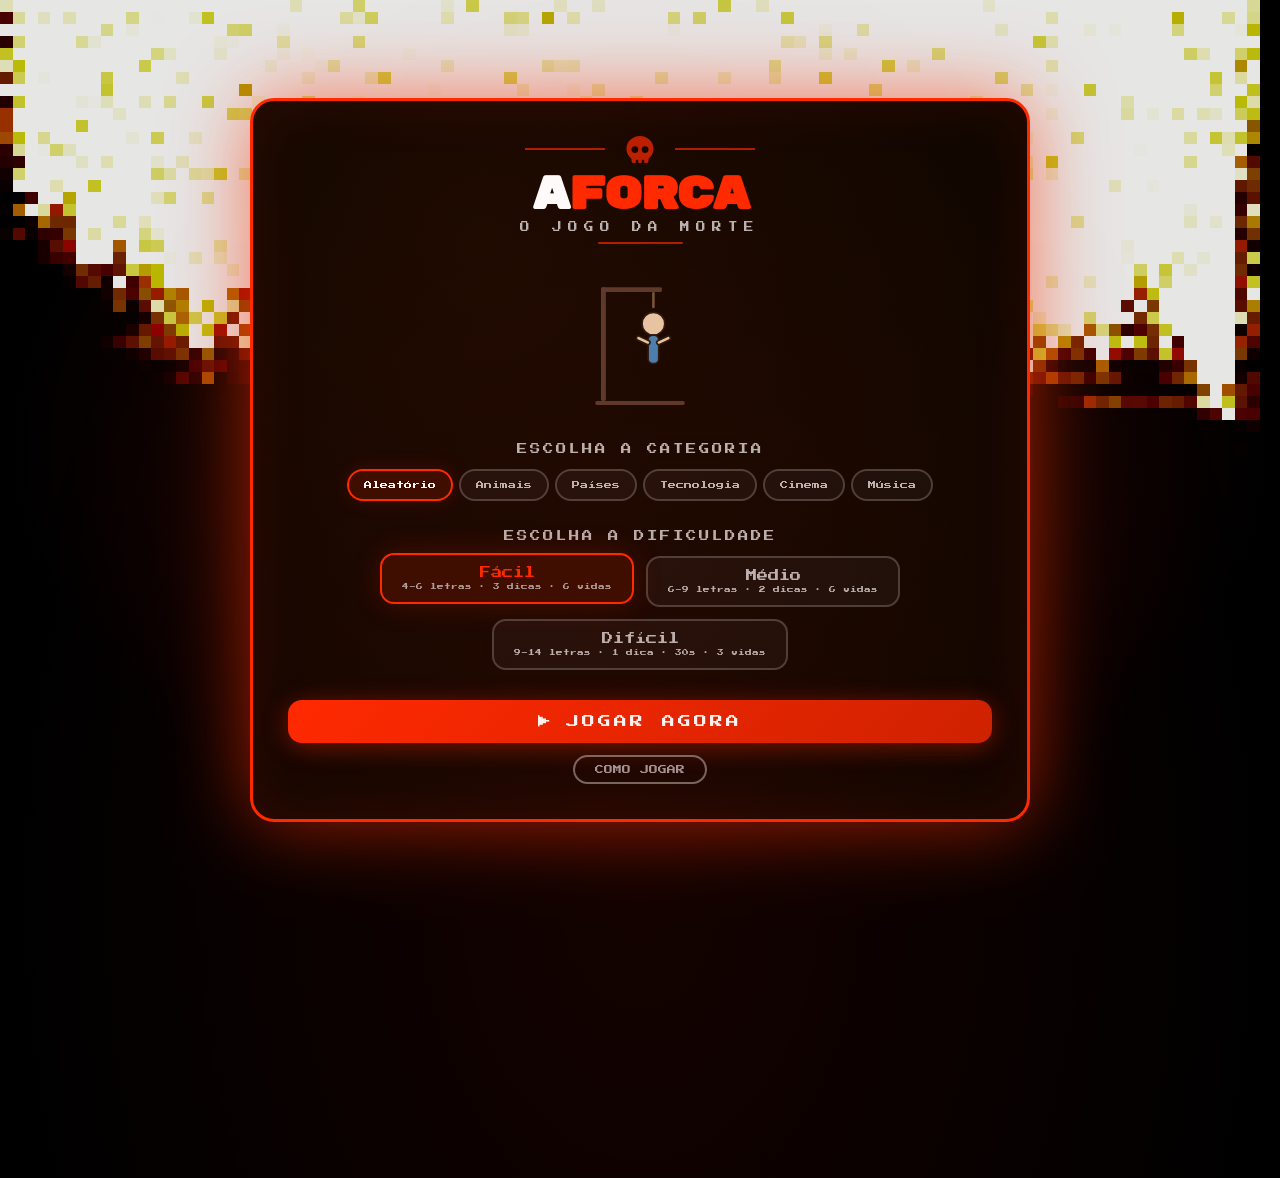
==== commit 131b110e: "css refatorado" ====
--- a/index.html
+++ b/index.html
@@ -66,15 +66,15 @@
       <div class="home-diff-options">
         <button data-diff="easy" class="active">
           <span class="diff-label">Fácil</span>
-          <span class="diff-desc">4-6 letras · 3 dicas</span>
+          <span class="diff-desc">4-6 letras · 3 dicas · 6 vidas</span>
         </button>
         <button data-diff="medium">
           <span class="diff-label">Médio</span>
-          <span class="diff-desc">6-9 letras · 2 dicas</span>
+          <span class="diff-desc">6-9 letras · 2 dicas · 6 vidas</span>
         </button>
         <button data-diff="hard">
           <span class="diff-label">Difícil</span>
-          <span class="diff-desc">9-14 letras · 1 dica · 30s</span>
+          <span class="diff-desc">9-14 letras · 1 dica · 30s · 3 vidas</span>
         </button>
       </div>
     </div>
--- a/css/Global.css
+++ b/css/Global.css
@@ -26,10 +26,6 @@
   min-height: 100vh;
 }
 
-body::-webkit-scrollbar {
-  display: none;
-}
-
 .fire-background {
   position: fixed;
   top: 0;
@@ -108,7 +104,7 @@
   font-size: 1.5rem;
   cursor: pointer;
   transition: all 0.3s;
-  font-family: 'Press Start 2P', cursive;
+  font-family: inherit;
 }
 
 .rules-close:hover {
@@ -132,7 +128,6 @@
 }
 
 .rules-modal-content ul li {
-  font-family: 'Press Start 2P', cursive;
   font-size: 0.5rem;
   color: rgba(255, 255, 255, 0.7);
   padding: 8px 0;
@@ -154,7 +149,6 @@
   border-radius: 14px;
   padding: 14px 28px;
   color: #fff;
-  font-family: 'Press Start 2P', cursive;
   font-size: 0.55rem;
   text-align: center;
   box-shadow: 0 0 40px rgba(255, 200, 0, 0.3);
@@ -194,7 +188,6 @@
 @media (min-width: 769px) {
   body {
     overflow: hidden;
-    height: 100vh;
   }
 }
 
--- a/css/HomeScreen.css
+++ b/css/HomeScreen.css
@@ -17,13 +17,13 @@
   background: radial-gradient(ellipse at 30% 20%, #1a0a00, #0a0500);
   border: 3px solid var(--primary);
   border-radius: 24px;
-  padding: 30px 35px 25px;
+  padding: 35px;
   max-width: 780px;
   width: 100%;
   text-align: center;
   box-shadow: 0 0 80px rgba(255, 50, 0, 0.6), inset 0 0 60px rgba(255, 50, 0, 0.1);
   position: relative;
-  min-height: 690px;
+  min-height: 660px;
 }
 
 .home-container::before {
@@ -53,6 +53,21 @@
   max-width: 80px;
 }
 
+.home-header-deco .deco-skull {
+  width: 2.5rem;
+  height: 1.7rem;
+  opacity: 0.7;
+  display: inline-flex;
+  align-items: center;
+  justify-content: center;
+}
+
+.home-header-deco .deco-skull svg {
+  width: 100%;
+  height: 100%;
+  fill: var(--primary);
+}
+
 .home-title-group {
   margin-bottom: 15px;
 }
@@ -70,7 +85,6 @@
 }
 
 .home-subtitle {
-  font-family: 'Press Start 2P', cursive;
   font-size: 0.6rem;
   color: rgba(255, 255, 255, 0.7);
   letter-spacing: 6px;
@@ -78,9 +92,10 @@
 }
 
 .title-underline {
-  width: 80px;
-  height: 3px;
-  background: linear-gradient(to right, transparent, var(--primary), transparent);
+  width: 85px;
+  height: 2px;
+  opacity: 0.65;
+  background: var(--primary);
   margin: 10px auto 0;
   border-radius: 5px;
 }
@@ -88,7 +103,7 @@
 .home-hangman {
   width: 100px;
   height: 130px;
-  margin: 5% auto 5%;
+  margin: 5% auto;
 }
 
 .home-hangman svg {
@@ -105,12 +120,13 @@
   opacity: 0;
 }
 
-.home-category-section {
-  margin-bottom: 18px;
-}
-
-.home-category-section label {
-  font-family: 'Press Start 2P', cursive;
+.home-category-section,
+.home-diff-section {
+  margin-bottom: 30px;
+}
+
+.home-category-section label,
+.home-diff-section label {
   font-size: 0.65rem;
   color: rgba(255, 255, 255, 0.7);
   display: block;
@@ -123,71 +139,63 @@
   gap: 6px;
   justify-content: center;
   flex-wrap: wrap;
-  margin-bottom: 30px;
-}
-
-.home-category-options button {
-  padding: 10px 15px;
+}
+
+.home-diff-options {
+  display: flex;
+  gap: 12px;
+  justify-content: center;
+  flex-wrap: wrap;
+}
+
+.home-category-options button,
+.home-diff-options button {
   background: rgba(255, 255, 255, 0.04);
   border: 2px solid rgba(255, 255, 255, 0.2);
-  border-radius: 20px;
   color: rgba(255, 255, 255, 0.7);
-  font-family: 'Press Start 2P', cursive;
+  font-family: inherit;
   font-size: 0.5rem;
   cursor: pointer;
   transition: all 0.3s;
 }
 
-.home-category-options button:hover {
+.home-category-options button {
+  padding: 10px 15px;
+  border-radius: 20px;
+}
+
+.home-diff-options button {
+  padding: 12px 20px;
+  border-radius: 14px;
+  min-width: 100px;
+  text-align: center;
+}
+
+.home-category-options button:hover,
+.home-diff-options button:hover {
   border-color: rgba(255, 140, 0, 0.3);
   color: #fff;
 }
 
-.home-category-options button.active {
+.home-diff-options button:hover {
+  background: rgba(255, 140, 0, 0.05);
+  transform: translateY(-2px);
+}
+
+.home-category-options button.active,
+.home-diff-options button.active {
   border-color: var(--primary);
   background: rgba(255, 42, 0, 0.15);
+}
+
+.home-category-options button.active {
   color: #fff;
   box-shadow: 0 0 20px rgba(255, 42, 0, 0.15);
 }
 
-.home-diff-section {
-  margin-bottom: 30px;
-}
-
-.home-diff-section label {
-  font-family: 'Press Start 2P', cursive;
-  font-size: 0.65rem;
-  color: rgba(255, 255, 255, 0.7);
-  display: block;
-  margin-bottom: 15px;
-  letter-spacing: 3px;
-}
-
-.home-diff-options {
-  display: flex;
-  gap: 12px;
-  justify-content: center;
-  flex-wrap: wrap;
-}
-
-.home-diff-options button {
-  padding: 12px 20px;
-  background: rgba(255, 255, 255, 0.04);
-  border: 2px solid rgba(255, 255, 255, 0.2);
-  border-radius: 14px;
-  color: rgba(255, 255, 255, 0.7);
-  font-family: 'Press Start 2P', cursive;
-  font-size: 0.5rem;
-  cursor: pointer;
-  transition: all 0.3s;
-  min-width: 100px;
-  text-align: center;
-}
-
-.home-diff-options button:hover {
-  border-color: rgba(255, 140, 0, 0.3);
-  background: rgba(255, 140, 0, 0.05);
-  transform: translateY(-2px);
+.home-diff-options button.active {
+  transform: translateY(-3px);
+  box-shadow: 0 0 30px rgba(255, 42, 0, 0.2);
 }
 
 .home-diff-options button .diff-label {
@@ -201,13 +209,6 @@
   color: rgba(255, 255, 255, 0.7);
 }
 
-.home-diff-options button.active {
-  border-color: var(--primary);
-  background: rgba(255, 42, 0, 0.15);
-  transform: translateY(-3px);
-  box-shadow: 0 0 30px rgba(255, 42, 0, 0.2);
-}
-
 .home-diff-options button.active .diff-label {
   color: var(--primary);
 }
@@ -223,7 +224,7 @@
   border: none;
   border-radius: 14px;
   color: #fff;
-  font-family: 'Press Start 2P', cursive;
+  font-family: inherit;
   font-size: 0.8rem;
   cursor: pointer;
   transition: all 0.3s;
@@ -249,7 +250,7 @@
   border: 2px solid rgba(255, 255, 255, 0.4);
   border-radius: 30px;
   color: rgba(255, 255, 255, 0.6);
-  font-family: 'Press Start 2P', cursive;
+  font-family: inherit;
   font-size: 0.55rem;
   padding: 8px 20px;
   cursor: pointer;
@@ -260,21 +261,6 @@
 .home-btn-rules:hover {
   border-color: rgba(255, 255, 255, 0.5);
   color: #fff;
-}
-
-.home-header-deco .deco-skull {
-  width: 2.5rem;
-  height: 1.7rem;
-  opacity: 0.7;
-  display: inline-flex;
-  align-items: center;
-  justify-content: center;
-}
-
-.home-header-deco .deco-skull svg {
-  width: 100%;
-  height: 100%;
-  fill: var(--primary);
 }
 
 @media (max-width: 768px) {
@@ -303,6 +289,14 @@
   .home-main-title {
     font-size: 2rem;
   }
+  .home-category-section,
+  .home-diff-section {
+    margin-bottom: 15px;
+  }
+  .home-category-section label,
+  .home-diff-section label {
+    font-size: 0.6rem;
+  }
   .home-diff-options {
     flex-direction: column;
   }
@@ -323,13 +317,6 @@
     width: 80px;
     height: 100px;
   }
-  .home-category-options {
-    margin-bottom: 15px;
-  }
-  .home-diff-section label,
-  .home-category-section label {
-    font-size: 0.6rem;
-  }
 }
 
 @media (max-width: 400px) {
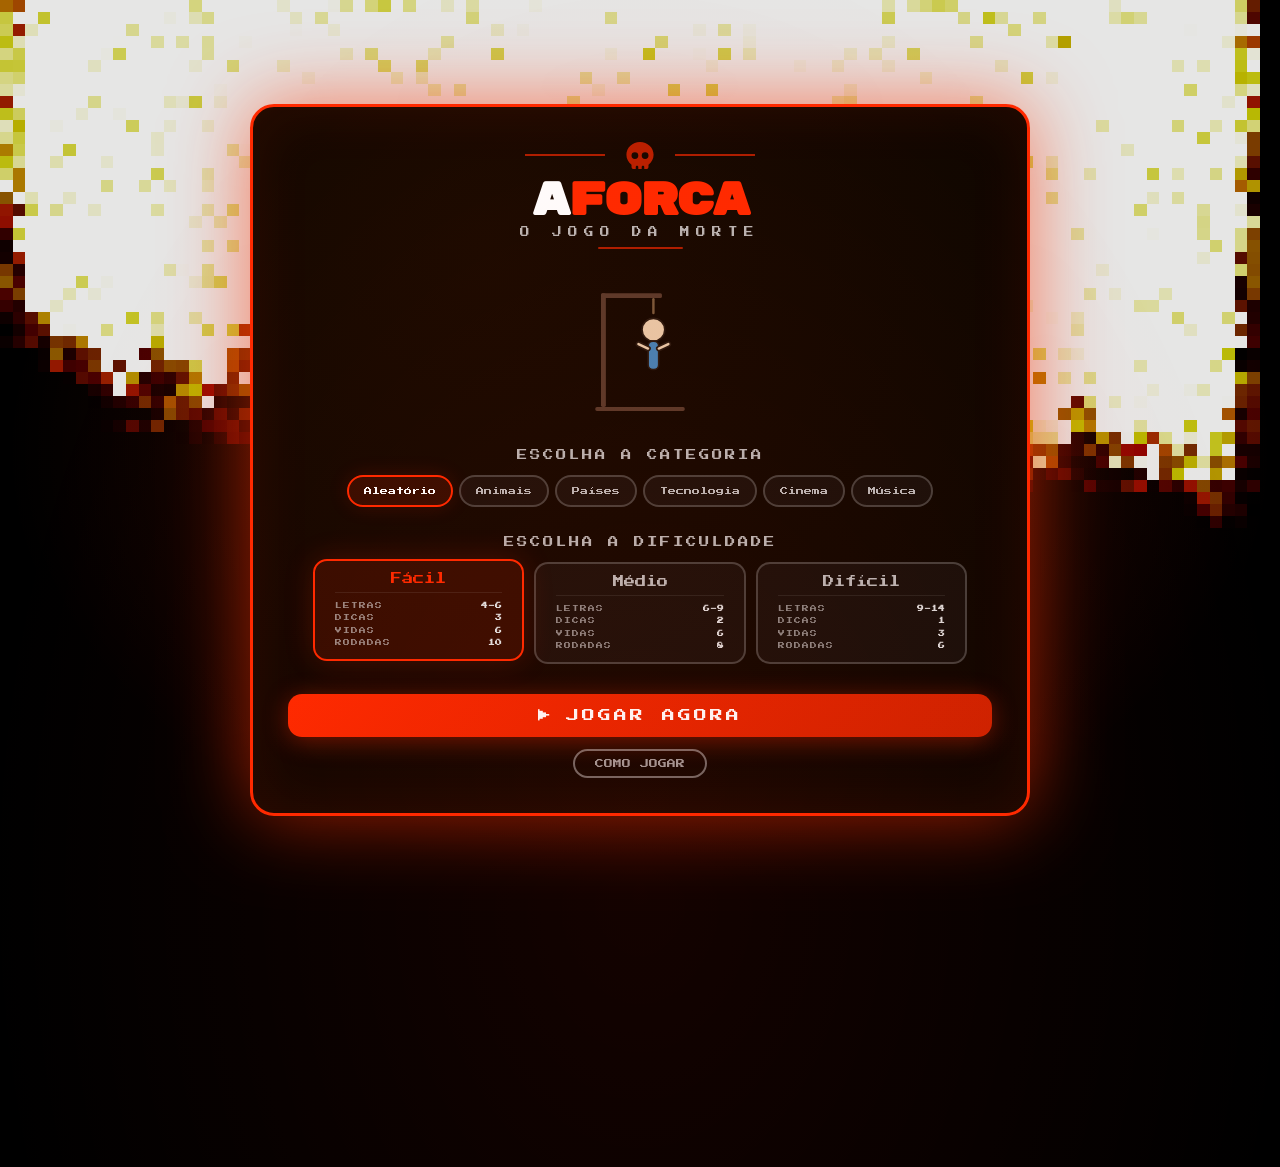
==== commit c861b16e: "feat: adiciona stats de dificuldade, corrige contadores dinâmicos e reorganiza CSS" ====
--- a/index.html
+++ b/index.html
@@ -61,23 +61,38 @@
       </div>
     </div>
 
-    <div class="home-diff-section">
-      <label>ESCOLHA A DIFICULDADE</label>
-      <div class="home-diff-options">
-        <button data-diff="easy" class="active">
-          <span class="diff-label">Fácil</span>
-          <span class="diff-desc">4-6 letras · 3 dicas · 6 vidas</span>
-        </button>
-        <button data-diff="medium">
-          <span class="diff-label">Médio</span>
-          <span class="diff-desc">6-9 letras · 2 dicas · 6 vidas</span>
-        </button>
-        <button data-diff="hard">
-          <span class="diff-label">Difícil</span>
-          <span class="diff-desc">9-14 letras · 1 dica · 30s · 3 vidas</span>
-        </button>
-      </div>
-    </div>
+<div class="home-diff-section">
+  <label>ESCOLHA A DIFICULDADE</label>
+  <div class="home-diff-options">
+    <button data-diff="easy" class="active">
+      <span class="diff-label">Fácil</span>
+      <span class="diff-stats">
+        <span class="diff-stat"><span class="stat-key">Letras</span><span class="stat-val">4-6</span></span>
+        <span class="diff-stat"><span class="stat-key">Dicas</span><span class="stat-val">3</span></span>
+        <span class="diff-stat"><span class="stat-key">Vidas</span><span class="stat-val">6</span></span>
+        <span class="diff-stat"><span class="stat-key">Rodadas</span><span class="stat-val">10</span></span>
+      </span>
+    </button>
+    <button data-diff="medium">
+      <span class="diff-label">Médio</span>
+      <span class="diff-stats">
+        <span class="diff-stat"><span class="stat-key">Letras</span><span class="stat-val">6-9</span></span>
+        <span class="diff-stat"><span class="stat-key">Dicas</span><span class="stat-val">2</span></span>
+        <span class="diff-stat"><span class="stat-key">Vidas</span><span class="stat-val">6</span></span>
+        <span class="diff-stat"><span class="stat-key">Rodadas</span><span class="stat-val">8</span></span>
+      </span>
+    </button>
+    <button data-diff="hard">
+      <span class="diff-label">Difícil</span>
+      <span class="diff-stats">
+        <span class="diff-stat"><span class="stat-key">Letras</span><span class="stat-val">9-14</span></span>
+        <span class="diff-stat"><span class="stat-key">Dicas</span><span class="stat-val">1</span></span>
+        <span class="diff-stat"><span class="stat-key">Vidas</span><span class="stat-val">3</span></span>
+        <span class="diff-stat"><span class="stat-key">Rodadas</span><span class="stat-val">6</span></span>
+      </span>
+    </button>
+  </div>
+</div>
 
     <button class="home-btn-play" id="playBtn">
       <span>▶</span> JOGAR AGORA
--- a/css/HomeScreen.css
+++ b/css/HomeScreen.css
@@ -84,6 +84,8 @@
   color: var(--primary);
 }
 
+
+
 .home-subtitle {
   font-size: 0.6rem;
   color: rgba(255, 255, 255, 0.7);
@@ -143,7 +145,7 @@
 
 .home-diff-options {
   display: flex;
-  gap: 12px;
+  gap: 10px;
   justify-content: center;
   flex-wrap: wrap;
 }
@@ -167,8 +169,35 @@
 .home-diff-options button {
   padding: 12px 20px;
   border-radius: 14px;
-  min-width: 100px;
+  width: 30%;
   text-align: center;
+}
+
+.diff-stats {
+  display: flex;
+  flex-direction: column;
+  gap: 3px;
+  margin-top: 8px;
+  padding-top: 8px;
+  border-top: 1px solid rgba(255, 255, 255, 0.08);
+}
+
+.diff-stat {
+  display: flex;
+  justify-content: space-between;
+  font-size: 0.42rem;
+  line-height: 1.4;
+}
+
+.diff-stat .stat-key {
+  color: rgba(255, 255, 255, 0.5);
+  text-transform: uppercase;
+  letter-spacing: 1px;
+}
+
+.diff-stat .stat-val {
+  color: rgba(255, 255, 255, 0.85);
+  font-weight: bold;
 }
 
 .home-category-options button:hover,
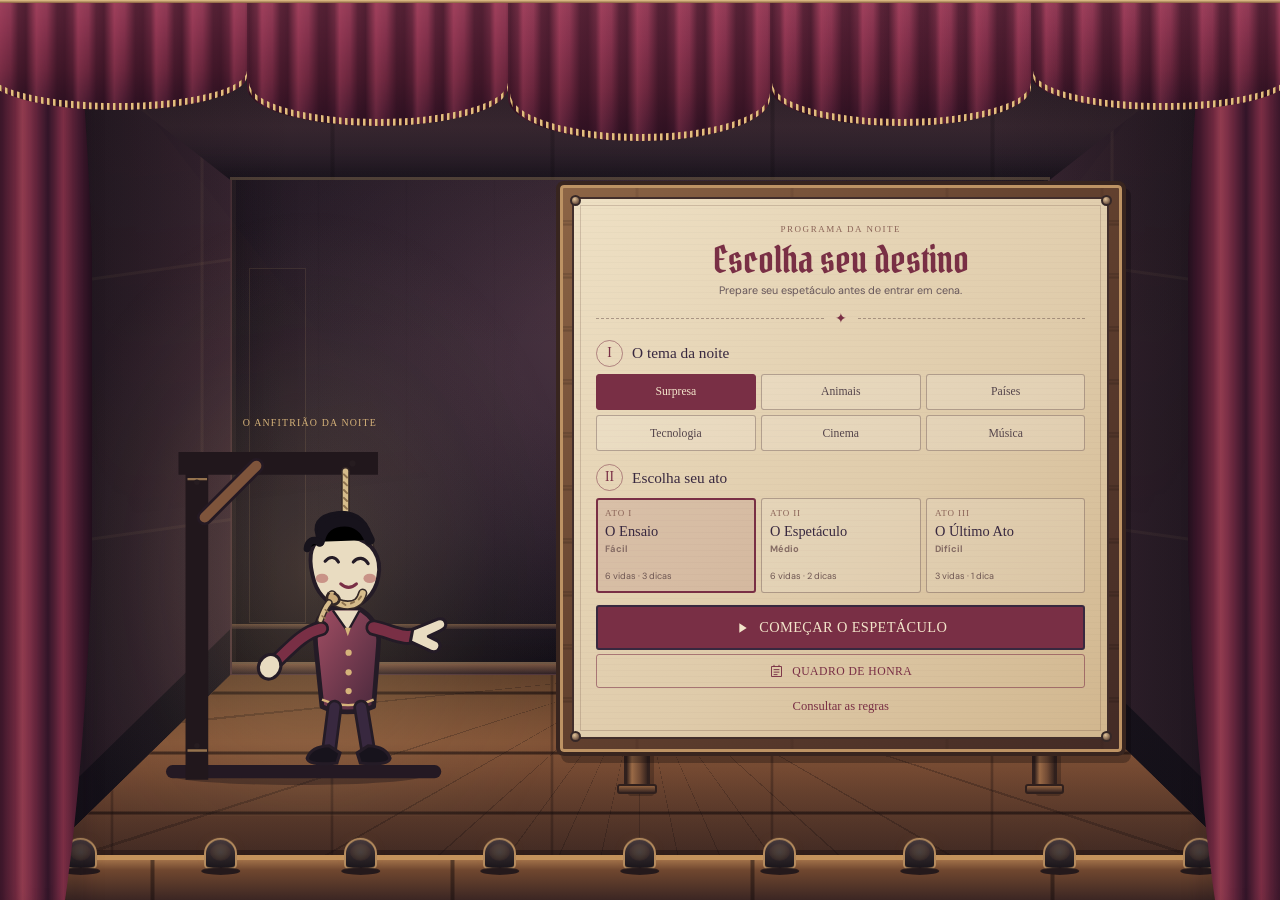
==== commit 9b7fd343: "feat: reformula identidade teatral, modais e favicon" ====
--- a/index.html
+++ b/index.html
@@ -1,130 +1,397 @@
+
 <!DOCTYPE html>
 <html lang="pt-BR">
 <head>
-  <meta charset="UTF-8" />
-  <meta name="viewport" content="width=device-width, initial-scale=1.0, maximum-scale=1.0, user-scalable=no"/>
+  <meta charset="UTF-8">
+  <meta name="viewport" content="width=device-width, initial-scale=1.0">
+  <meta name="theme-color" content="#17131c">
+  <meta name="description" content="A Forca: entre no Teatro dos Condenados, escolha seu ato e descubra as palavras antes que o espetáculo termine.">
   <title>A FORCA</title>
-  <link href="https://fonts.googleapis.com/css2?family=Rubik+Mono+One&family=Press+Start+2P&display=swap" rel="stylesheet">
   <link rel="icon" type="image/svg+xml" href="assets/favicon.svg">
-  <link rel="stylesheet" href="./css/Global.css">
-  <link rel="stylesheet" href="./css/HomeScreen.css">
+  <link rel="preconnect" href="https://fonts.googleapis.com">
+  <link rel="preconnect" href="https://fonts.gstatic.com" crossorigin>
+<link rel="stylesheet" href="./css/Global.css">
+<link rel="stylesheet" href="./css/Theater.css">
+<link rel="stylesheet" href="./css/HomeScreen.css">
 </head>
-<body>
-
-<div class="fire-background" id="fireBackground">
-  <canvas class="fire-canvas" id="fireCanvas"></canvas>
-  <div class="pixel-fire-overlay"></div>
-</div>
-
-<div id="homeScreen">
-  <div class="home-container">
-    <div class="home-header-deco">
-      <span class="deco-line"></span>
-      <span class="deco-skull">
-  <svg viewBox="0 0 512 512" fill="currentColor" xmlns="http://www.w3.org/2000/svg">
-    <path d="M416 427.4c58.5-44 96-111.6 96-187.4 0-132.5-114.6-240-256-240S0 107.5 0 240c0 75.8 37.5 143.4 96 187.4L96 464c0 26.5 21.5 48 48 48l32 0 0-40c0-13.3 10.7-24 24-24s24 10.7 24 24l0 40 64 0 0-40c0-13.3 10.7-24 24-24s24 10.7 24 24l0 40 32 0c26.5 0 48-21.5 48-48l0-36.6zM96 256a64 64 0 1 1 128 0 64 64 0 1 1 -128 0zm256-64a64 64 0 1 1 0 128 64 64 0 1 1 0-128z"/>
-  </svg>
-</span>
-      <span class="deco-line"></span>
-    </div>
-
-    <div class="home-title-group">
-      <h1 class="home-main-title">A<span class="title-accent">FORCA</span></h1>
-      <p class="home-subtitle">O JOGO DA MORTE</p>
-      <div class="title-underline"></div>
-    </div>
-
-    <div class="home-hangman">
-      <svg viewBox="0 0 120 160" fill="none" xmlns="http://www.w3.org/2000/svg">
-        <rect x="5" y="150" width="110" height="5" rx="2" fill="#5a3a2a" />
-        <rect x="12" y="10" width="6" height="140" rx="2" fill="#5a3a2a" />
-        <rect x="12" y="10" width="75" height="6" rx="2" fill="#5a3a2a" />
-        <rect x="75" y="16" width="3" height="20" rx="1.5" fill="#7a5a3a" />
-        <circle cx="76.5" cy="55" r="14" class="home-part" id="homeHead" fill="#e8c9a7" stroke="#2a1a0f" stroke-width="2" />
-        <rect x="70" y="69" width="13" height="35" rx="6" class="home-part" id="homeBody" fill="#4682b4" stroke="#2a1a0f" stroke-width="2" />
-        <rect x="55" y="73" width="18" height="5" rx="2.5" class="home-part" id="homeArmL" fill="#e8c9a7" stroke="#2a1a0f" stroke-width="2" transform="rotate(25 64 75.5)" />
-        <rect x="80" y="73" width="18" height="5" rx="2.5" class="home-part" id="homeArmR" fill="#e8c9a7" stroke="#2a1a0f" stroke-width="2" transform="rotate(-25 89 75.5)" />
-        <rect x="66" y="104" width="7" height="28" rx="3.5" class="home-part" id="homeLegL" fill="#1e90ff" stroke="#2a1a0f" stroke-width="2" />
-        <rect x="80" y="104" width="7" height="28" rx="3.5" class="home-part" id="homeLegR" fill="#1e90ff" stroke="#2a1a0f" stroke-width="2" />
-      </svg>
-    </div>
-
-    <div class="home-category-section">
-      <label>ESCOLHA A CATEGORIA</label>
-      <div class="home-category-options" id="categoryOptions">
-        <button data-cat="random" class="active">Aleatório</button>
-        <button data-cat="animais">Animais</button>
-        <button data-cat="paises">Países</button>
-        <button data-cat="tecnologia">Tecnologia</button>
-        <button data-cat="cinema">Cinema</button>
-        <button data-cat="musica">Música</button>
-      </div>
-    </div>
-
-<div class="home-diff-section">
-  <label>ESCOLHA A DIFICULDADE</label>
-  <div class="home-diff-options">
-    <button data-diff="easy" class="active">
-      <span class="diff-label">Fácil</span>
-      <span class="diff-stats">
-        <span class="diff-stat"><span class="stat-key">Letras</span><span class="stat-val">4-6</span></span>
-        <span class="diff-stat"><span class="stat-key">Dicas</span><span class="stat-val">3</span></span>
-        <span class="diff-stat"><span class="stat-key">Vidas</span><span class="stat-val">6</span></span>
-        <span class="diff-stat"><span class="stat-key">Rodadas</span><span class="stat-val">10</span></span>
-      </span>
+<body class="home-page">
+  <div id="homeScreen" class="theater-home">
+    <div class="theater-backdrop" aria-hidden="true">
+      <div class="backdrop-wall"></div>
+
+      <div class="stage-box">
+        <div class="stage-box-ceiling"></div>
+
+        <div class="stage-box-back-wall">
+          <div class="back-wall-panel back-wall-panel-left"></div>
+          <div class="back-wall-panel back-wall-panel-right"></div>
+          <div class="back-wall-molding"></div>
+        </div>
+
+        <div class="stage-box-side stage-box-side-left">
+          <div class="side-wall-panel"></div>
+          <div class="side-wall-molding"></div>
+        </div>
+
+        <div class="stage-box-side stage-box-side-right">
+          <div class="side-wall-panel"></div>
+          <div class="side-wall-molding"></div>
+        </div>
+      </div>
+
+      <div class="backdrop-spotlight backdrop-spotlight-left"></div>
+      <div class="backdrop-spotlight backdrop-spotlight-right"></div>
+      <div class="backdrop-vignette"></div>
+    </div>
+
+    <div class="theater-proscenium" aria-hidden="true">
+      <div class="side-curtain side-curtain-left">
+        <div class="curtain-fabric"></div>
+        <div class="curtain-fold curtain-fold-one"></div>
+        <div class="curtain-fold curtain-fold-two"></div>
+        <div class="curtain-fold curtain-fold-three"></div>
+      </div>
+
+      <div class="side-curtain side-curtain-right">
+        <div class="curtain-fabric"></div>
+        <div class="curtain-fold curtain-fold-one"></div>
+        <div class="curtain-fold curtain-fold-two"></div>
+        <div class="curtain-fold curtain-fold-three"></div>
+      </div>
+
+      <div class="proscenium-top">
+        <div class="proscenium-fabric"></div>
+        <div class="proscenium-pleats"></div>
+
+        <div class="proscenium-swags">
+          <div class="proscenium-swag proscenium-swag-one"></div>
+          <div class="proscenium-swag proscenium-swag-two"></div>
+          <div class="proscenium-swag proscenium-swag-three"></div>
+          <div class="proscenium-swag proscenium-swag-four"></div>
+          <div class="proscenium-swag proscenium-swag-five"></div>
+        </div>
+
+        <div class="proscenium-scallops"></div>
+        <div class="proscenium-fringe"></div>
+        <div class="proscenium-gold-trim"></div>
+      </div>
+
+      <div class="proscenium-trim"></div>
+    </div>
+
+    <main class="stage-main">
+      <div class="stage-performance">
+        <section class="stage-character" aria-label="Personagem do Teatro dos Condenados">
+          <div class="character-spotlight" aria-hidden="true"></div>
+
+          <div class="character-speech" id="characterSpeech" aria-live="polite" aria-hidden="true">
+            <span class="character-speech-intro">SENHORAS E SENHORES, APRESENTAMOS</span>
+            <strong>A FORCA</strong>
+          </div>
+
+          <div class="character-introduction">
+            <span>O ANFITRIÃO DA NOITE</span>
+          </div>
+
+          <div class="character-illustration">
+            <div class="home-hangman">
+              <svg viewBox="0 0 390 450" role="img" aria-label="Personagem de desenho animado em uma forca de madeira, com um laço de corda ao redor do pescoço">
+                <defs>
+                  <linearGradient id="stageWood" x1="0" y1="0" x2="1" y2="1">
+                    <stop offset="0%" stop-color="#a47b57"/>
+                    <stop offset="48%" stop-color="#68442f"/>
+                    <stop offset="100%" stop-color="#342324"/>
+                  </linearGradient>
+
+                  <linearGradient id="stageSuit" x1="0" y1="0" x2="1" y2="1">
+                    <stop offset="0%" stop-color="#a24e63"/>
+                    <stop offset="100%" stop-color="#48283c"/>
+                  </linearGradient>
+                </defs>
+
+                <ellipse cx="180" cy="430" rx="158" ry="11" fill="#100d14" opacity=".35"/>
+
+                <g class="gallows-structure">
+                  <path d="M20 424H355" stroke="#241923" stroke-width="17" stroke-linecap="round"/>
+                  <path d="M51 420V30" stroke="#21171c" stroke-width="29" stroke-linecap="square"/>
+                  <path d="M51 420V30" stroke="url(#stageWood)" stroke-width="22" stroke-linecap="square"/>
+
+                  <path d="M42 30H268" stroke="#21171c" stroke-width="29" stroke-linecap="square"/>
+                  <path d="M42 30H268" stroke="url(#stageWood)" stroke-width="21" stroke-linecap="square"/>
+
+                  <path d="M61 99L127 33" stroke="#241923" stroke-width="20" stroke-linecap="round"/>
+                  <path d="M61 99L127 33" stroke="#7e543b" stroke-width="13" stroke-linecap="round"/>
+
+                  <path d="M39 50H64M39 397H64" stroke="#c79a64" stroke-width="3" opacity=".7"/>
+                  <circle cx="51" cy="54" r="3.5" fill="#261c20"/>
+                  <circle cx="51" cy="391" r="3.5" fill="#261c20"/>
+                  <circle cx="250" cy="30" r="4" fill="#261c20"/>
+                </g>
+
+                <g class="gallows-rope">
+                  <path d="M241 40V109" fill="none" stroke="#342826" stroke-width="11" stroke-linecap="round"/>
+                  <path d="M241 40V109" fill="none" stroke="#d6bc8b" stroke-width="7" stroke-linecap="round"/>
+
+                  <path d="M239 44L243 48M239 54L243 58M239 64L243 68M239 74L243 78M239 84L243 88M239 94L243 98" stroke="#8e734f" stroke-width="2.5" stroke-linecap="round"/>
+
+                  <path d="M241 109C221 109 210 124 210 145C210 165 219 187 224 198" fill="none" stroke="#342826" stroke-width="11" stroke-linecap="round"/>
+                  <path d="M241 109C221 109 210 124 210 145C210 165 219 187 224 198" fill="none" stroke="#d6bc8b" stroke-width="7" stroke-linecap="round"/>
+
+                  <path d="M241 109C261 109 273 124 273 145C273 164 268 182 263 196" fill="none" stroke="#342826" stroke-width="11" stroke-linecap="round"/>
+                  <path d="M241 109C261 109 273 124 273 145C273 164 268 182 263 196" fill="none" stroke="#d6bc8b" stroke-width="7" stroke-linecap="round"/>
+                </g>
+
+                <g class="home-part" id="homeHead">
+                  <path d="M208 129C197 109 206 96 230 93C256 90 274 107 273 130" fill="#17131c" stroke="#17131c" stroke-width="4"/>
+
+                  <path d="M208 127C194 136 194 157 201 181C207 200 223 214 242 214C263 214 279 197 283 175C288 150 275 129 251 125C234 122 220 123 208 127Z" fill="#e9dcc1" stroke="#241b26" stroke-width="5"/>
+
+                  <path d="M215 155C221 148 228 149 232 156M251 156C257 149 265 150 270 158" stroke="#241b26" stroke-width="4" stroke-linecap="round" fill="none"/>
+                  <path d="M235 184Q245 193 255 184" stroke="#792f45" stroke-width="4" stroke-linecap="round" fill="none"/>
+
+                  <ellipse cx="211" cy="177" rx="8" ry="6" fill="#b96c69" opacity=".65"/>
+                  <ellipse cx="272" cy="177" rx="8" ry="6" fill="#b96c69" opacity=".65"/>
+
+                  <path d="M208 130C211 111 225 104 240 104C254 104 266 113 272 128" stroke="#17131c" stroke-width="13" stroke-linecap="round"/>
+                  <path d="M209 131C199 125 193 130 192 139" stroke="#17131c" stroke-width="9" stroke-linecap="round"/>
+                </g>
+
+                <g class="home-part" id="homeBody">
+                  <path d="M222 215C204 223 201 239 203 263L211 341C229 350 257 350 277 341L283 264C286 240 274 224 257 215Z" fill="url(#stageSuit)" stroke="#241b26" stroke-width="6" stroke-linejoin="round"/>
+
+                  <path d="M225 218L244 245L259 218" fill="#e9dcc1" stroke="#241b26" stroke-width="3"/>
+                  <path d="M240 240L244 251L248 240" fill="#d6b37a"/>
+
+                  <circle cx="245" cy="272" r="4" fill="#d6b37a"/>
+                  <circle cx="245" cy="297" r="4" fill="#d6b37a"/>
+                  <circle cx="245" cy="321" r="4" fill="#d6b37a"/>
+
+                  <path d="M211 332Q245 346 277 332" stroke="#d6b37a" stroke-width="3" fill="none"/>
+                </g>
+
+                <g class="home-part" id="homeArmL">
+                  <path d="M210 241C185 247 169 268 149 286" fill="none" stroke="#241b26" stroke-width="20" stroke-linecap="round"/>
+                  <path d="M210 241C185 247 169 268 149 286" fill="none" stroke="#792f45" stroke-width="13" stroke-linecap="round"/>
+                  <ellipse cx="144" cy="290" rx="14" ry="16" fill="#e9dcc1" stroke="#241b26" stroke-width="4" transform="rotate(25 144 290)"/>
+                </g>
+
+                <g class="home-part character-pointing-arm" id="homeArmR">
+                  <path d="M277 240C301 245 316 257 337 248" fill="none" stroke="#241b26" stroke-width="21" stroke-linecap="round"/>
+                  <path d="M277 240C301 245 316 257 337 248" fill="none" stroke="#792f45" stroke-width="14" stroke-linecap="round"/>
+
+                  <path d="M327 242L359 229Q367 227 369 234Q371 240 362 244L347 251L359 257Q365 263 359 269Q354 273 346 268L324 258Z" fill="#e9dcc1" stroke="#241b26" stroke-width="4" stroke-linejoin="round"/>
+                </g>
+
+                <g class="home-part" id="homeLegL">
+                  <path d="M227 342L220 397" stroke="#241b26" stroke-width="20" stroke-linecap="round"/>
+                  <path d="M227 342L220 397" stroke="#38283f" stroke-width="13" stroke-linecap="round"/>
+                  <path d="M220 391Q197 392 192 407Q194 417 230 413L234 400Z" fill="#17131c" stroke="#241b26" stroke-width="4"/>
+                </g>
+
+                <g class="home-part" id="homeLegR">
+                  <path d="M261 342L270 397" stroke="#241b26" stroke-width="20" stroke-linecap="round"/>
+                  <path d="M261 342L270 397" stroke="#38283f" stroke-width="13" stroke-linecap="round"/>
+                  <path d="M270 391Q293 392 298 407Q296 417 260 413L256 400Z" fill="#17131c" stroke="#241b26" stroke-width="4"/>
+                </g>
+
+                <g class="gallows-rope-front">
+                  <path d="M224 198C226 207 233 211 244 211C254 211 260 207 263 196" fill="none" stroke="#342826" stroke-width="12" stroke-linecap="round"/>
+                  <path d="M224 198C226 207 233 211 244 211C254 211 260 207 263 196" fill="none" stroke="#d6bc8b" stroke-width="8" stroke-linecap="round"/>
+
+                  <path d="M227 203L231 207M237 208L241 211M248 209L252 207M258 204L261 200" stroke="#8e734f" stroke-width="2.5" stroke-linecap="round"/>
+
+                  <path d="M220 195C217 199 216 204 220 208C224 212 231 211 233 205C234 201 230 197 226 196" fill="#c9a977" stroke="#342826" stroke-width="3.5" stroke-linejoin="round"/>
+
+                  <path d="M220 208C215 214 212 221 209 230" fill="none" stroke="#342826" stroke-width="9" stroke-linecap="round"/>
+                  <path d="M220 208C215 214 212 221 209 230" fill="none" stroke="#d6bc8b" stroke-width="5.5" stroke-linecap="round"/>
+
+                  <path d="M215 217L219 220M211 225L215 228" stroke="#8e734f" stroke-width="2" stroke-linecap="round"/>
+                </g>
+              </svg>
+            </div>
+          </div>
+        </section>
+
+        <section class="stage-sign" aria-labelledby="signTitle">
+          <div class="sign-board">
+            <div class="sign-board-inner">
+              <div class="sign-heading">
+                <span class="sign-eyebrow">PROGRAMA DA NOITE</span>
+                <h2 id="signTitle">Escolha seu destino</h2>
+                <p>Prepare seu espetáculo antes de entrar em cena.</p>
+              </div>
+
+              <div class="sign-divider" aria-hidden="true">
+                <span></span>
+                <span class="sign-divider-symbol">✦</span>
+                <span></span>
+              </div>
+
+              <div class="home-category-section">
+                <div class="sign-section-heading">
+                  <span class="sign-section-number">I</span>
+                  <h3 id="categoryHeading">O tema da noite</h3>
+                </div>
+
+                <div class="home-category-options" id="categoryOptions" role="group" aria-labelledby="categoryHeading">
+                  <button type="button" data-cat="random" class="active" aria-pressed="true">Surpresa</button>
+                  <button type="button" data-cat="animais" aria-pressed="false">Animais</button>
+                  <button type="button" data-cat="paises" aria-pressed="false">Países</button>
+                  <button type="button" data-cat="tecnologia" aria-pressed="false">Tecnologia</button>
+                  <button type="button" data-cat="cinema" aria-pressed="false">Cinema</button>
+                  <button type="button" data-cat="musica" aria-pressed="false">Música</button>
+                </div>
+              </div>
+
+              <div class="home-diff-section">
+                <div class="sign-section-heading">
+                  <span class="sign-section-number">II</span>
+                  <h3 id="difficultyHeading">Escolha seu ato</h3>
+                </div>
+
+                <div class="home-diff-options" role="group" aria-labelledby="difficultyHeading">
+                  <button type="button" data-diff="easy" class="active" aria-pressed="true">
+                    <span class="diff-act-number">ATO I</span>
+                    <span class="diff-label">O Ensaio</span>
+                    <span class="diff-description">Fácil</span>
+                    <span class="diff-detail">6 vidas · 3 dicas</span>
+                  </button>
+
+                  <button type="button" data-diff="medium" aria-pressed="false">
+                    <span class="diff-act-number">ATO II</span>
+                    <span class="diff-label">O Espetáculo</span>
+                    <span class="diff-description">Médio</span>
+                    <span class="diff-detail">6 vidas · 2 dicas</span>
+                  </button>
+
+                  <button type="button" data-diff="hard" aria-pressed="false">
+                    <span class="diff-act-number">ATO III</span>
+                    <span class="diff-label">O Último Ato</span>
+                    <span class="diff-description">Difícil</span>
+                    <span class="diff-detail">3 vidas · 1 dica</span>
+                  </button>
+                </div>
+              </div>
+
+              <div class="sign-actions">
+                <button class="home-btn-play" id="playBtn" type="button">
+                  <svg viewBox="0 0 24 24" fill="none" aria-hidden="true">
+                    <path d="M8 5L19 12L8 19V5Z" fill="currentColor"/>
+                  </svg>
+                  <span>COMEÇAR O ESPETÁCULO</span>
+                </button>
+                  <button class="home-btn-history" id="historyHomeBtn" type="button">
+                    <svg viewBox="0 0 24 24" fill="none" aria-hidden="true">
+                      <path d="M4 4H20V20H4V4Z" stroke="currentColor" stroke-width="1.5"/>
+                      <path d="M8 9H16M8 13H16M8 17H13" stroke="currentColor" stroke-width="1.5" stroke-linecap="round"/>
+                      <path d="M8 4V2M16 4V2" stroke="currentColor" stroke-width="1.5" stroke-linecap="round"/>
+                    </svg>
+                    <span>QUADRO DE HONRA</span>
+                  </button>
+                <button class="home-btn-rules" id="rulesHomeBtn" type="button">
+                  Consultar as regras
+                </button>
+              </div>
+            </div>
+
+            <span class="sign-nail sign-nail-top-left" aria-hidden="true"></span>
+            <span class="sign-nail sign-nail-top-right" aria-hidden="true"></span>
+            <span class="sign-nail sign-nail-bottom-left" aria-hidden="true"></span>
+            <span class="sign-nail sign-nail-bottom-right" aria-hidden="true"></span>
+          </div>
+
+          <div class="sign-supports" aria-hidden="true">
+            <div class="sign-support sign-support-left"></div>
+            <div class="sign-support sign-support-right"></div>
+          </div>
+        </section>
+      </div>
+    </main>
+
+    <div class="stage-floor" aria-hidden="true">
+      <div class="stage-floor-back"></div>
+      <div class="stage-floor-planks"></div>
+      <div class="stage-floor-front"></div>
+
+      <div class="footlights">
+        <div class="footlight"><span></span></div>
+        <div class="footlight"><span></span></div>
+        <div class="footlight"><span></span></div>
+        <div class="footlight"><span></span></div>
+        <div class="footlight"><span></span></div>
+        <div class="footlight"><span></span></div>
+        <div class="footlight"><span></span></div>
+        <div class="footlight"><span></span></div>
+        <div class="footlight"><span></span></div>
+      </div>
+    </div>
+
+    <div class="curtain-transition" id="curtainTransition" aria-hidden="true">
+      <div class="transition-curtain transition-curtain-left">
+        <div class="transition-curtain-folds"></div>
+        <div class="transition-curtain-trim"></div>
+      </div>
+
+      <div class="transition-curtain transition-curtain-right">
+        <div class="transition-curtain-folds"></div>
+        <div class="transition-curtain-trim"></div>
+      </div>
+
+      <div class="transition-curtain-valance"></div>
+    </div>
+  </div>
+
+<div class="history-modal-overlay theater-modal-overlay" id="historyModal" hidden>
+  <div class="history-modal theater-modal" role="dialog" aria-modal="true" aria-labelledby="historyModalTitle" tabindex="-1">
+    <button class="history-modal-close theater-modal-close" id="historyCloseBtn" type="button" aria-label="Fechar histórico">
+      &times;
     </button>
-    <button data-diff="medium">
-      <span class="diff-label">Médio</span>
-      <span class="diff-stats">
-        <span class="diff-stat"><span class="stat-key">Letras</span><span class="stat-val">6-9</span></span>
-        <span class="diff-stat"><span class="stat-key">Dicas</span><span class="stat-val">2</span></span>
-        <span class="diff-stat"><span class="stat-key">Vidas</span><span class="stat-val">6</span></span>
-        <span class="diff-stat"><span class="stat-key">Rodadas</span><span class="stat-val">8</span></span>
-      </span>
-    </button>
-    <button data-diff="hard">
-      <span class="diff-label">Difícil</span>
-      <span class="diff-stats">
-        <span class="diff-stat"><span class="stat-key">Letras</span><span class="stat-val">9-14</span></span>
-        <span class="diff-stat"><span class="stat-key">Dicas</span><span class="stat-val">1</span></span>
-        <span class="diff-stat"><span class="stat-key">Vidas</span><span class="stat-val">3</span></span>
-        <span class="diff-stat"><span class="stat-key">Rodadas</span><span class="stat-val">6</span></span>
-      </span>
-    </button>
+
+    <div class="history-modal-heading">
+      <span class="history-modal-eyebrow theater-modal-eyebrow">OS REGISTROS DO TEATRO</span>
+      <h2 class="theater-modal-title" id="historyModalTitle">Quadro de Honra</h2>
+      <p class="theater-modal-description">Os melhores desempenhos registrados neste navegador.</p>
+    </div>
+
+    <div class="history-table-heading">
+      <span>POSIÇÃO</span>
+      <span>ACERTOS</span>
+      <span>ERROS</span>
+      <span>DATA</span>
+    </div>
+
+    <div class="history-list" id="historyList"></div>
+
+    <div class="history-modal-footer">
+      <span>OS DEZ MELHORES ESPETÁCULOS</span>
+    </div>
   </div>
 </div>
 
-    <button class="home-btn-play" id="playBtn">
-      <span>▶</span> JOGAR AGORA
-    </button>
-
-    <button class="home-btn-rules" id="rulesHomeBtn">COMO JOGAR</button>
-  </div>
-</div>
-
-<div class="rules-modal-overlay" id="rulesModal" style="display:none;">
-  <div class="rules-modal-content">
-    <button class="rules-close" id="rulesCloseBtn">✕</button>
-    <h2>COMO JOGAR</h2>
-    <ul>
-      <li><strong>Objetivo:</strong> Descubra a palavra antes de ser enforcado!</li>
-      <li><strong>Como jogar:</strong> Clique nas letras para tentar adivinhar.</li>
-      <li><strong>Erros:</strong> A cada erro, uma parte do corpo é desenhada na forca.</li>
-      <li><strong>Dicas:</strong> Use as dicas para revelar letras aleatórias.</li>
-      <li><strong>Dificuldade:</strong> Fácil (6 vidas), Médio (6 vidas), Difícil (3 vidas + 30s).</li>
-      <li><strong>Categorias:</strong> Selecione o tema das palavras.</li>
-      <li><strong>Boa sorte!</strong></li>
+<div class="rules-modal-overlay theater-modal-overlay" id="rulesModal" style="display:none;">
+  <div class="rules-modal-content theater-modal" role="dialog" aria-modal="true" aria-labelledby="rulesTitle">
+    <button class="rules-close theater-modal-close" id="rulesCloseBtn" type="button" aria-label="Fechar regras">×</button>
+
+    <h2 class="theater-modal-title" id="rulesTitle">As regras do espetáculo</h2>
+
+    <ul class="theater-modal-list">
+      <li><strong>O objetivo:</strong> descubra a palavra antes que suas chances acabem.</li>
+      <li><strong>As letras:</strong> escolha uma letra por vez para tentar revelar a palavra.</li>
+      <li><strong>Os erros:</strong> cada erro aproxima o personagem de seu destino.</li>
+      <li><strong>As dicas:</strong> revele letras quando precisar de ajuda.</li>
+      <li><strong>O Ensaio:</strong> 6 vidas, 3 dicas e 10 rodadas.</li>
+      <li><strong>O Espetáculo:</strong> 6 vidas, 2 dicas e 8 rodadas.</li>
+      <li><strong>O Último Ato:</strong> 3 vidas, 1 dica, 6 rodadas e 30 segundos por desafio.</li>
     </ul>
   </div>
 </div>
 
-<div class="toast-notification" id="toastNotification">
-  <button class="toast-close" id="toastClose">✕</button>
-  <span class="toast-icon" id="toastIcon">⚠</span>
-  <span id="toastMessage">Selecione uma dificuldade!</span>
-</div>
-
-<script src="js/main.js"></script>
-
+  <div class="toast-notification" id="toastNotification" role="status" aria-live="polite">
+    <button class="toast-close" id="toastClose" type="button" aria-label="Fechar notificação">×</button>
+    <span class="toast-icon" id="toastIcon" aria-hidden="true">!</span>
+    <span id="toastMessage">Escolha um ato!</span>
+  </div>
+
+  <script src="./js/main.js"></script>
 </body>
-</html>+</html>
--- a/css/Global.css
+++ b/css/Global.css
@@ -1,219 +1,320 @@
+
+@import url('https://fonts.googleapis.com/css2?family=DM+Sans:wght@400;500;600;700;800&family=IM+Fell+English+SC&family=Pirata+One&display=swap');
+
 :root {
-  --primary: #ff2a00;
-  --secondary: #ff8c00;
-  --accent: #ff4500;
-  --dark: #120a01;
-  --light: #fff5e6;
-  --success: #00ff7f;
-  --error: #ff0033;
-  --warning: #ffcc00;
+  --primary: #b96c69;
+  --secondary: #d6b37a;
+  --accent: #8da68a;
+  --dark: #17131c;
+  --light: #e9dcc1;
+  --success: #8da68a;
+  --error: #c76568;
+  --warning: #d6b37a;
+
+  --color-night: #17131c;
+  --color-night-deep: #100d14;
+  --color-plum: #38283f;
+  --color-plum-light: #50384f;
+  --color-wine: #792f45;
+  --color-wine-light: #a34b60;
+  --color-gold: #d6b37a;
+  --color-gold-light: #edcf9a;
+  --color-paper: #e9dcc1;
+  --color-paper-dark: #cbb996;
+  --color-sage: #8da68a;
+  --color-ink: #241b26;
+
+  --surface-base: #17131c;
+  --surface-raised: #211a27;
+  --surface-panel: #302338;
+  --surface-paper: #e9dcc1;
+
+  --text-primary: #e9dcc1;
+  --text-secondary: #c5b6a5;
+  --text-muted: #988a91;
+  --text-dark: #241b26;
+
+  --border-subtle: rgba(214, 179, 122, 0.2);
+  --border-medium: rgba(214, 179, 122, 0.42);
+  --border-strong: #d6b37a;
+
+  --font-display: 'Pirata One', Georgia, serif;
+  --font-theater: 'IM Fell English SC', Georgia, serif;
+  --font-body: 'DM Sans', Arial, sans-serif;
+
+  --radius-sm: 5px;
+  --radius-md: 10px;
+  --radius-lg: 16px;
+
+  --transition-fast: 180ms ease;
+  --transition-normal: 280ms ease;
+  --transition-slow: 450ms ease;
+}
+
+*,
+*::before,
+*::after {
+  box-sizing: border-box;
 }
 
 * {
   margin: 0;
   padding: 0;
-  box-sizing: border-box;
+}
+
+html {
+  min-width: 320px;
+  min-height: 100%;
+  scroll-behavior: smooth;
+  -webkit-text-size-adjust: 100%;
 }
 
 body {
-  font-family: 'Press Start 2P', cursive;
-  background: #000;
-  color: #fff;
-  display: flex;
-  justify-content: center;
-  align-items: center;
-  padding: 10px;
+  min-width: 320px;
   min-height: 100vh;
+  min-height: 100dvh;
+  background: var(--color-night);
+  color: var(--text-primary);
+  font-family: var(--font-body);
+  font-size: 16px;
+  font-weight: 400;
+  line-height: 1.5;
+  overflow-x: hidden;
+  -webkit-font-smoothing: antialiased;
+}
+
+body::selection {
+  background: var(--color-wine);
+  color: var(--color-paper);
+}
+
+::selection {
+  background: var(--color-wine);
+  color: var(--color-paper);
+}
+
+button,
+input,
+select,
+textarea {
+  font: inherit;
+}
+
+button {
+  cursor: pointer;
+  -webkit-tap-highlight-color: transparent;
+}
+
+button:disabled {
+  cursor: not-allowed;
+}
+
+button,
+a {
+  touch-action: manipulation;
+}
+
+a {
+  color: inherit;
+  text-decoration: none;
+}
+
+img,
+svg,
+canvas,
+video {
+  max-width: 100%;
+}
+
+img,
+video {
+  display: block;
+}
+
+svg {
+  flex-shrink: 0;
+}
+
+h1,
+h2,
+h3,
+h4,
+h5,
+h6 {
+  line-height: 1.15;
+  font-weight: 400;
+}
+
+:focus-visible {
+  outline: 2px solid var(--color-gold-light);
+  outline-offset: 4px;
+}
+
+:focus:not(:focus-visible) {
+  outline: none;
+}
+
+[hidden] {
+  display: none !important;
 }
 
 .fire-background {
   position: fixed;
-  top: 0;
-  left: 0;
+  inset: 0;
+  z-index: -2;
+  overflow: hidden;
+  background: var(--color-night-deep);
+  pointer-events: none;
+}
+
+.fire-canvas {
+  position: absolute;
+  inset: 0;
   width: 100%;
   height: 100%;
-  background: #000;
-  z-index: -2;
-  overflow: hidden;
-}
-
-.fire-canvas {
-  position: absolute;
-  top: 0;
-  left: 0;
-  width: 105%;
-  height: 100%;
-  image-rendering: pixelated;
-  opacity: 0.9;
+  opacity: 0;
+  visibility: hidden;
 }
 
 .pixel-fire-overlay {
   position: absolute;
-  top: 0;
-  left: 0;
-  width: 100%;
-  height: 100%;
-  background: radial-gradient(ellipse at center, rgba(255, 60, 0, 0.2) 0%, rgba(0, 0, 0, 0) 70%);
-  z-index: -1;
-  animation: fire-flicker 2s infinite alternate;
-}
-
-@keyframes fire-flicker {
-  0%,
-  100% {
-    opacity: 0.8;
-    transform: scale(1);
-  }
-  50% {
-    opacity: 1;
-    transform: scale(1.02);
-  }
-}
-
-.rules-modal-overlay {
-  position: fixed;
-  top: 0;
-  left: 0;
-  width: 100%;
-  height: 100%;
-  display: none;
-  justify-content: center;
-  align-items: center;
-  z-index: 10000;
-  backdrop-filter: blur(5px);
-}
-
-.rules-modal-content {
-  background: radial-gradient(ellipse at 30% 20%, #1a0a00, #0a0500);
-  border: 3px solid var(--secondary);
-  border-radius: 20px;
-  padding: 30px 20px;
-  max-width: 500px;
-  width: 90%;
-  box-shadow: 0 0 60px rgba(255, 140, 0, 0.3);
-  position: relative;
-}
-
-.rules-close {
-  position: absolute;
-  top: 12px;
-  right: 18px;
-  background: transparent;
-  border: none;
-  color: rgba(255, 255, 255, 0.6);
-  font-size: 1.5rem;
-  cursor: pointer;
-  transition: all 0.3s;
-  font-family: inherit;
-}
-
-.rules-close:hover {
-  color: var(--primary);
-  transform: rotate(90deg);
-}
-
-.rules-modal-content h2 {
-  font-family: 'Rubik Mono One', sans-serif;
-  font-size: 1.5rem;
-  color: var(--secondary);
-  text-shadow: 0 0 20px var(--secondary);
-  text-align: center;
-  margin-bottom: 20px;
-}
-
-.rules-modal-content ul {
-  list-style: none;
-  padding: 0;
-  text-align: left;
-}
-
-.rules-modal-content ul li {
-  font-size: 0.5rem;
-  color: rgba(255, 255, 255, 0.7);
-  padding: 8px 0;
-  border-bottom: 1px solid rgba(255, 255, 255, 0.04);
-  line-height: 1.6;
-}
-
-.rules-modal-content ul li strong {
-  color: var(--warning);
+  inset: 0;
+  background:
+    radial-gradient(
+      ellipse at 50% 100%,
+      rgba(121, 47, 69, 0.18),
+      transparent 65%
+    );
+  pointer-events: none;
 }
 
 .toast-notification {
   position: fixed;
-  bottom: 30px;
+  bottom: 28px;
   left: 50%;
-  transform: translateX(-50%) translateY(100px);
-  background: rgba(20, 10, 0, 0.95);
-  border: 2px solid var(--warning);
-  border-radius: 14px;
-  padding: 14px 28px;
-  color: #fff;
-  font-size: 0.55rem;
-  text-align: center;
-  box-shadow: 0 0 40px rgba(255, 200, 0, 0.3);
   z-index: 99999;
+  display: flex;
+  align-items: center;
+  gap: 12px;
+  width: max-content;
+  max-width: min(440px, calc(100vw - 32px));
+  min-height: 60px;
+  padding: 14px 52px 14px 18px;
+  background: var(--color-paper);
+  color: var(--color-ink);
+  border: 2px solid var(--color-ink);
+  border-left: 6px solid var(--color-wine);
+  border-radius: var(--radius-sm);
+  box-shadow: 0 12px 36px rgba(0, 0, 0, 0.24);
+  font-family: var(--font-body);
+  font-size: 0.85rem;
+  font-weight: 600;
+  line-height: 1.4;
+  text-align: left;
   opacity: 0;
-  transition: all 0.5s cubic-bezier(0.34, 1.56, 0.64, 1);
-  max-width: 90%;
+  visibility: hidden;
   pointer-events: none;
+  transform: translate(-50%, 25px);
+  transition:
+    opacity var(--transition-normal),
+    visibility var(--transition-normal),
+    transform var(--transition-normal);
 }
 
 .toast-notification.show {
   opacity: 1;
-  transform: translateX(-50%) translateY(0);
-}
-
-.toast-notification .toast-icon {
-  font-size: 1.2rem;
-  margin-right: 10px;
-}
-
-.toast-notification .toast-close {
+  visibility: visible;
+  pointer-events: auto;
+  transform: translate(-50%, 0);
+}
+
+.toast-icon {
+  display: inline-flex;
+  align-items: center;
+  justify-content: center;
+  flex-shrink: 0;
+  width: 24px;
+  height: 24px;
+  color: var(--color-wine);
+  font-size: 1.25rem;
+}
+
+.toast-notification #toastMessage {
+  min-width: 0;
+  overflow-wrap: anywhere;
+}
+
+.toast-close {
   position: absolute;
-  top: 8px;
+  top: 50%;
   right: 12px;
+  display: flex;
+  align-items: center;
+  justify-content: center;
+  width: 28px;
+  height: 28px;
+  padding: 0;
   background: transparent;
+  color: var(--color-ink);
   border: none;
-  color: rgba(255, 255, 255, 0.3);
-  font-size: 1rem;
-  cursor: pointer;
-  pointer-events: all;
-}
-
-.toast-notification .toast-close:hover {
-  color: #fff;
-}
-
-@media (min-width: 769px) {
-  body {
-    overflow: hidden;
+  border-radius: 50%;
+  font-family: var(--font-body);
+  font-size: 1.1rem;
+  transform: translateY(-50%);
+  transition:
+    background var(--transition-fast),
+    color var(--transition-fast);
+}
+
+.toast-close:hover {
+  background: var(--color-wine);
+  color: var(--color-paper);
+}
+
+@keyframes modal-entrance {
+  from {
+    opacity: 0;
+    transform: translateY(14px) scale(0.98);
+  }
+
+  to {
+    opacity: 1;
+    transform: translateY(0) scale(1);
   }
 }
 
 @media (max-width: 768px) {
-  body {
-    padding: 0;
-    display: block;
-    min-height: 100dvh;
-    overflow: hidden;
-  }
-  .fire-background,
-  .fire-canvas,
-  .pixel-fire-overlay {
-    display: none !important;
-  }
-}
-
-@media (max-width: 600px) {
-  .rules-modal-content {
-    padding: 25px;
-  }
-  .rules-modal-content h2 {
-    font-size: 1.2rem;
-  }
-  .rules-modal-content ul li {
-    font-size: 0.5rem;
-    padding: 6px 0;
-  }
-}+
+
+  .toast-notification {
+    bottom: 18px;
+  }
+}
+
+@media (max-width: 480px) {
+
+
+  .rules-close {
+    top: 12px;
+    right: 12px;
+    width: 32px;
+    height: 32px;
+  }
+
+  .toast-notification {
+    bottom: 12px;
+    padding: 12px 44px 12px 14px;
+    font-size: 0.78rem;
+  }
+}
+
+@media (prefers-reduced-motion: reduce) {
+  *,
+  *::before,
+  *::after {
+    scroll-behavior: auto !important;
+    animation-duration: 0.01ms !important;
+    animation-iteration-count: 1 !important;
+    transition-duration: 0.01ms !important;
+  }
+}
--- a/css/Theater.css
+++ b/css/Theater.css
@@ -0,0 +1,847 @@
+
+.theater-home,
+.theater-game {
+  --stage-gold: #d6b37a;
+  --stage-cream: #e9dcc1;
+  --stage-wine: #792f45;
+  --stage-dark: #17131c;
+  --stage-floor-height: clamp(145px, 25dvh, 290px);
+  --stage-floor-front: clamp(28px, 5dvh, 52px);
+  --stage-side-space: clamp(75px, 9vw, 150px);
+  --stage-top-space: clamp(135px, 21dvh, 205px);
+  --stage-box-depth: 18%;
+  position: relative;
+  isolation: isolate;
+  width: 100%;
+  height: 100dvh;
+  min-height: 0;
+  overflow: hidden;
+  background: #17131c;
+}
+
+.theater-home *,
+.theater-home *::before,
+.theater-home *::after,
+.theater-game *,
+.theater-game *::before,
+.theater-game *::after {
+  box-sizing: border-box;
+}
+
+.theater-backdrop {
+  position: absolute;
+  inset: 0;
+  z-index: 0;
+  overflow: hidden;
+  pointer-events: none;
+}
+
+.backdrop-wall {
+  position: absolute;
+  inset: 0;
+  background: radial-gradient(ellipse at 50% 40%, rgba(116,77,91,.3), transparent 65%), linear-gradient(180deg,#211923,#17131c);
+}
+
+.stage-box {
+  position: absolute;
+  inset: 0;
+  overflow: hidden;
+  perspective: 1000px;
+}
+
+.stage-box-back-wall {
+  position: absolute;
+  top: 12%;
+  right: var(--stage-box-depth);
+  bottom: calc(var(--stage-floor-height) - 1px);
+  left: var(--stage-box-depth);
+  z-index: 1;
+  overflow: hidden;
+  background: radial-gradient(ellipse at 50% 40%,rgba(116,77,91,.42),transparent 70%), repeating-linear-gradient(90deg,transparent 0 85px,rgba(14,9,17,.08) 86px,transparent 88px),linear-gradient(180deg,#392936,#241c2a 75%,#19141e);
+  border: 2px solid #50363b;
+  box-shadow: inset 0 0 0 4px rgba(214,179,122,.08),inset 0 0 60px rgba(8,6,11,.45);
+}
+
+.stage-box-back-wall::before {
+  content: "";
+  position: absolute;
+  inset: 0;
+  background: radial-gradient(ellipse at 50% 45%,transparent 20%,rgba(8,6,11,.42) 100%);
+}
+
+.stage-box-back-wall::after {
+  content: "";
+  position: absolute;
+  right: 0;
+  bottom: 0;
+  left: 0;
+  height: 12px;
+  background: linear-gradient(180deg,#765340,#2e2025);
+  border-top: 2px solid rgba(214,179,122,.35);
+}
+
+.stage-box-ceiling {
+  position: absolute;
+  top: 0;
+  right: 0;
+  left: 0;
+  z-index: 3;
+  height: 20%;
+  background: repeating-linear-gradient(90deg,transparent 0 110px,rgba(10,7,12,.22) 111px 114px,transparent 115px 220px),linear-gradient(180deg,#211820,#3b2932 70%,#251c28);
+  clip-path: polygon(0 0,100% 0,82% 100%,18% 100%);
+  box-shadow: inset 0 -12px 25px rgba(0,0,0,.3);
+}
+
+.stage-box-ceiling::after {
+  content: "";
+  position: absolute;
+  right: 18%;
+  bottom: 0;
+  left: 18%;
+  height: 3px;
+  background: rgba(214,179,122,.3);
+}
+
+.stage-box-side {
+  position: absolute;
+  top: 0;
+  bottom: calc(var(--stage-floor-front) + 1px);
+  z-index: 2;
+  width: 50%;
+  overflow: hidden;
+}
+
+.stage-box-side-left {
+  left: 0;
+  clip-path: polygon(0 0,36% 12%,36% calc(100% - var(--stage-floor-height)),0 100%);
+  background: linear-gradient(90deg,#221923,#503341 65%,#2d202b);
+}
+
+.stage-box-side-right {
+  right: 0;
+  clip-path: polygon(64% 12%,100% 0,100% 100%,64% calc(100% - var(--stage-floor-height)));
+  background: linear-gradient(90deg,#2d202b,#503341 35%,#221923);
+}
+
+.side-wall-panel {
+  position: absolute;
+  inset: 0;
+  background: repeating-linear-gradient(90deg,transparent 0 65px,rgba(214,179,122,.08) 66px 68px,transparent 69px 135px),repeating-linear-gradient(0deg,transparent 0 130px,rgba(214,179,122,.07) 131px 133px,transparent 134px 260px);
+}
+
+.stage-box-side-left .side-wall-panel {
+  transform: skewY(-8deg);
+  transform-origin: right center;
+}
+
+.stage-box-side-right .side-wall-panel {
+  transform: skewY(8deg);
+  transform-origin: left center;
+}
+
+.side-wall-molding {
+  position: absolute;
+  top: 0;
+  bottom: 0;
+  width: 12px;
+  background: linear-gradient(90deg,#241920,#a17755,#34242b);
+}
+
+.stage-box-side-left .side-wall-molding {
+  right: 28%;
+  transform: skewY(-8deg);
+}
+
+.stage-box-side-right .side-wall-molding {
+  left: 28%;
+  transform: skewY(8deg);
+}
+
+.backdrop-arch,
+.backdrop-arch-inner {
+  display: none !important;
+}
+
+.back-wall-panel {
+  position: absolute;
+  top: 28%;
+  bottom: 9%;
+  width: 7%;
+  border: 1px solid rgba(214,179,122,.13);
+  background: rgba(15,10,18,.09);
+}
+
+.back-wall-panel-left { left: 2%; }
+.back-wall-panel-right { right: 2%; }
+
+.back-wall-molding {
+  position: absolute;
+  right: 0;
+  bottom: 8%;
+  left: 0;
+  height: 5px;
+  background: linear-gradient(180deg,#866247,#35262b);
+  opacity: .7;
+}
+
+.backdrop-spotlight {
+  position: absolute;
+  z-index: 4;
+  top: 0;
+  width: 42%;
+  height: 90%;
+  background: linear-gradient(180deg,rgba(240,203,141,.15),rgba(240,203,141,.025) 60%,transparent 95%);
+  filter: blur(30px);
+  opacity: .15;
+  transition: opacity 1.3s ease;
+}
+
+.backdrop-spotlight-left {
+  left: 6%;
+  clip-path: polygon(0 0,10% 0,100% 100%,0 100%);
+  transform: rotate(-7deg);
+}
+
+.backdrop-spotlight-right {
+  right: 6%;
+  clip-path: polygon(90% 0,100% 0,100% 100%,0 100%);
+  transform: rotate(7deg);
+}
+
+.backdrop-vignette {
+  position: absolute;
+  z-index: 5;
+  inset: 0;
+  background: linear-gradient(90deg,rgba(9,6,12,.4),transparent 23%,transparent 77%,rgba(9,6,12,.4)),linear-gradient(180deg,rgba(9,6,12,.15),transparent 40%);
+}
+
+.theater-proscenium {
+  position: absolute;
+  inset: 0;
+  z-index: 9;
+  pointer-events: none;
+}
+
+.side-curtain {
+  position: absolute;
+  z-index: 1;
+  top: -2%;
+  bottom: -3%;
+  width: clamp(58px,8vw,135px);
+  transform-origin: top center;
+  animation: curtain-breathe 9s ease-in-out infinite;
+}
+
+.side-curtain-left { left: -10px; }
+
+.side-curtain-right {
+  right: -10px;
+  animation-delay: -4.5s;
+}
+
+.curtain-fabric {
+  position: absolute;
+  inset: 0;
+  background: repeating-linear-gradient(90deg,#2c1426 0%,#4d1d34 12%,#813049 25%,#a44459 32%,#702a43 45%,#38182d 57%,#8d354e 72%,#542039 87%,#2b1325 100%);
+  box-shadow: inset 0 0 35px rgba(0,0,0,.4);
+}
+
+.side-curtain-left .curtain-fabric {
+  clip-path: ellipse(102% 75% at 0% 45%);
+}
+
+.side-curtain-right .curtain-fabric {
+  clip-path: ellipse(102% 75% at 100% 45%);
+}
+
+.curtain-fold {
+  position: absolute;
+  top: 0;
+  bottom: 0;
+  width: 18%;
+  background: rgba(19,9,19,.2);
+  filter: blur(10px);
+}
+
+.curtain-fold-one { left: 14%; }
+.curtain-fold-two { left: 44%; }
+.curtain-fold-three { left: 74%; }
+
+.curtain-tie,
+.curtain-tie-knot,
+.curtain-tie-tassel {
+  display: none !important;
+}
+
+.proscenium-top {
+  position: absolute;
+  z-index: 5;
+  top: -12px;
+  right: -1%;
+  left: -1%;
+  height: clamp(105px,17dvh,175px);
+  overflow: visible;
+  filter: none;
+}
+
+.proscenium-fabric,
+.proscenium-pleats {
+  display: none;
+}
+
+.proscenium-swags {
+  position: absolute;
+  inset: 0;
+  display: flex;
+  align-items: flex-start;
+  justify-content: space-between;
+  height: 100%;
+  overflow: visible;
+}
+
+.proscenium-swag {
+  position: relative;
+  flex: 1 1 0;
+  min-width: 0;
+  height: 100%;
+  margin: 0;
+  background: repeating-linear-gradient(90deg,rgba(22,7,19,.55) 0%,rgba(22,7,19,.35) 3%,rgba(172,68,94,.18) 5%,rgba(22,7,19,.08) 9%,rgba(22,7,19,.48) 12%,rgba(22,7,19,.55) 15%,rgba(172,68,94,.22) 19%,rgba(22,7,19,.08) 23%,rgba(22,7,19,.52) 27%,rgba(22,7,19,.55) 30%),linear-gradient(180deg,#a34460 0%,#8d3551 35%,#702840 70%,#4b1c32 100%);
+  border-radius: 0 0 50% 50% / 0 0 28% 28%;
+  box-shadow: inset 5px 0 0 rgba(24,7,19,.25),inset -5px 0 0 rgba(24,7,19,.25);
+}
+
+.proscenium-swag + .proscenium-swag {
+  border-left: 2px solid rgba(30,10,23,.45);
+}
+
+.proscenium-swag::before {
+  content: "";
+  position: absolute;
+  inset: 0;
+  z-index: 1;
+  border-radius: inherit;
+  background: repeating-linear-gradient(90deg,#e2bd80 0 2px,#947044 2px 3px,transparent 3px 6px);
+  pointer-events: none;
+}
+
+.proscenium-swag::after {
+  content: "";
+  position: absolute;
+  inset: 0 0 7px;
+  z-index: 2;
+  border-radius: 0 0 50% 50% / 0 0 28% 28%;
+  background: inherit;
+  pointer-events: none;
+}
+
+.proscenium-swag-one,
+.proscenium-swag-five { height: 80%; }
+
+.proscenium-swag-two,
+.proscenium-swag-four { height: 90%; }
+
+.proscenium-swag-three { height: 100%; }
+
+.proscenium-gold-trim {
+  position: absolute;
+  z-index: 2;
+  top: 12px;
+  right: 0;
+  left: 0;
+  height: 3px;
+  background: linear-gradient(180deg,#e5c58c,#88603f);
+}
+
+.stage-floor {
+  position: absolute;
+  right: 0;
+  bottom: 0;
+  left: 0;
+  z-index: 3;
+  height: var(--stage-floor-height);
+  pointer-events: none;
+  overflow: hidden;
+}
+
+.stage-floor-back {
+  position: absolute;
+  inset: 0;
+  background: radial-gradient(ellipse at 50% 8%,rgba(232,180,112,.18),transparent 65%),linear-gradient(180deg,#2b2024 0%,#68412f 12%,#825337 40%,#4d3028 100%);
+  clip-path: polygon(18% 0,82% 0,100% 100%,0 100%);
+}
+
+.stage-floor-back::before {
+  content: "";
+  position: absolute;
+  inset: 0;
+  background: repeating-linear-gradient(90deg,rgba(20,11,12,.38) 0 2px,transparent 2px 95px);
+  transform: perspective(300px) rotateX(40deg) scale(1.8);
+  transform-origin: center top;
+}
+
+.stage-floor-planks {
+  position: absolute;
+  inset: 0;
+  background: repeating-linear-gradient(0deg,transparent 0,transparent 25px,rgba(27,15,14,.65) 26px,rgba(27,15,14,.65) 28px,transparent 29px,transparent 60px),repeating-linear-gradient(90deg,transparent 0,transparent 110px,rgba(24,13,13,.4) 112px,transparent 114px,transparent 220px),linear-gradient(180deg,#94633e 0%,#7a4d34 42%,#3d2825 100%);
+  clip-path: polygon(18% 0,82% 0,100% 100%,0 100%);
+  transform-origin: center top;
+}
+
+.stage-floor-planks::before {
+  content: "";
+  position: absolute;
+  inset: 0;
+  background: repeating-conic-gradient(from 0deg at 50% 0%,rgba(19,11,12,.45) 0deg .3deg,transparent .3deg 12deg);
+  opacity: .55;
+}
+
+.stage-floor-planks::after {
+  content: "";
+  position: absolute;
+  inset: 0;
+  background: linear-gradient(180deg,rgba(12,8,12,.4),transparent 30%,rgba(8,6,10,.3));
+}
+
+.stage-floor-front {
+  position: absolute;
+  right: 0;
+  bottom: 0;
+  left: 0;
+  height: var(--stage-floor-front);
+  background: repeating-linear-gradient(90deg,transparent 0 150px,rgba(21,12,12,.5) 151px 154px,transparent 155px 300px),linear-gradient(180deg,#a07048 0%,#70472f 25%,#3b2623 100%);
+  border-top: 5px solid #c3935c;
+  box-shadow: 0 -5px 0 rgba(25,14,15,.45);
+}
+
+.footlights {
+  position: absolute;
+  z-index: 5;
+  top: calc(100% - var(--stage-floor-front) - 18px);
+  right: 5%;
+  left: 5%;
+  display: flex;
+  align-items: flex-end;
+  justify-content: space-between;
+  gap: 8px;
+}
+
+.footlight {
+  position: relative;
+  width: clamp(19px,2.6vw,34px);
+  height: clamp(19px,2.6vw,34px);
+  background: linear-gradient(180deg,#42363a,#19151b);
+  border: 2px solid #b48b5e;
+  border-radius: 50% 50% 5px 5px;
+  transform: rotateX(-18deg);
+}
+
+.footlight::before {
+  content: "";
+  position: absolute;
+  inset: 4px 4px 7px;
+  border-radius: 50%;
+  background: radial-gradient(circle,#fff1c6 0%,#f4c477 38%,#9d5b3c 75%,#302128 100%);
+  box-shadow: 0 0 18px 5px rgba(244,196,119,.35);
+  opacity: .12;
+  transition: opacity 550ms ease;
+}
+
+.footlight::after {
+  content: "";
+  position: absolute;
+  bottom: -8px;
+  left: 50%;
+  width: 135%;
+  height: 8px;
+  border-radius: 50%;
+  background: #24191b;
+  transform: translateX(-50%);
+}
+
+.footlight span {
+  position: absolute;
+  bottom: 70%;
+  left: 50%;
+  width: clamp(60px,8vw,115px);
+  height: clamp(90px,15dvh,180px);
+  background: linear-gradient(0deg,rgba(245,203,132,.12),transparent 95%);
+  clip-path: polygon(40% 100%,60% 100%,100% 0,0 0);
+  filter: blur(8px);
+  opacity: 0;
+  transform: translateX(-50%);
+  transition: opacity 850ms ease;
+}
+
+.footlight.light-on::before {
+  opacity: 1;
+  animation: footlight-flicker 3.8s infinite;
+}
+
+.footlight.light-on span {
+  opacity: 1;
+  animation: footlight-beam-flicker 4.2s infinite;
+}
+
+.footlight:nth-child(2n).light-on::before {
+  animation-delay: -1.4s;
+  animation-duration: 4.6s;
+}
+
+.footlight:nth-child(3n).light-on::before {
+  animation-delay: -2.1s;
+  animation-duration: 3.3s;
+}
+
+.footlight:nth-child(4n).light-on span {
+  animation-delay: -1.7s;
+  animation-duration: 5.1s;
+}
+
+.stage-lit .backdrop-spotlight { opacity: 1; }
+
+.theater-modal-overlay {
+  position: fixed;
+  inset: 0;
+  z-index: 150;
+  display: flex;
+  align-items: center;
+  justify-content: center;
+  padding: 20px;
+  background: rgba(12, 8, 14, .86);
+  backdrop-filter: blur(5px);
+}
+
+.theater-modal-overlay[hidden],
+.theater-modal-overlay[style*="display: none"] {
+  display: none !important;
+}
+
+.theater-modal {
+  position: relative;
+  width: min(100%, 550px);
+  max-height: calc(100dvh - 40px);
+  overflow-y: auto;
+  padding: clamp(24px, 4vw, 42px);
+  color: #38283f;
+  background:
+    repeating-linear-gradient(
+      0deg,
+      rgba(70, 45, 37, .025) 0 1px,
+      transparent 1px 6px
+    ),
+    linear-gradient(135deg, #f0e3c9, #ddc8a6);
+  border: 6px solid #6d4937;
+  border-radius: 4px;
+  box-shadow: inset 0 0 0 2px rgba(255, 247, 225, .6);
+  scrollbar-width: thin;
+  scrollbar-color: #9d7a58 transparent;
+}
+
+.theater-modal-close {
+  position: absolute;
+  top: 10px;
+  right: 12px;
+  display: flex;
+  align-items: center;
+  justify-content: center;
+  width: 31px;
+  height: 31px;
+  padding: 0;
+  color: #792f45;
+  background: transparent;
+  border: 1px solid rgba(121, 47, 69, .45);
+  border-radius: 2px;
+  font-size: 1.5rem;
+  line-height: 1;
+  cursor: pointer;
+}
+
+.theater-modal-close:hover {
+  color: #f3e5ca;
+  background: #792f45;
+}
+
+.theater-modal-eyebrow {
+  display: block;
+  color: #946d5c;
+  font-family: "IM Fell English SC", Georgia, serif;
+  font-size: .78rem;
+  letter-spacing: .13em;
+  text-align: center;
+}
+
+.theater-modal-title {
+  margin: 7px 0 18px;
+  color: #792f45;
+  font-family: "Pirata One", Georgia, serif;
+  font-size: clamp(2rem, 5vw, 3rem);
+  font-weight: 400;
+  line-height: 1.1;
+  text-align: center;
+}
+
+.theater-modal-description {
+  margin: 0;
+  color: #79675f;
+  font-family: "DM Sans", sans-serif;
+  font-size: .85rem;
+  line-height: 1.5;
+  text-align: center;
+}
+
+.theater-modal-list {
+  display: flex;
+  flex-direction: column;
+  gap: 11px;
+  margin: 0;
+  padding-left: 20px;
+  font-family: "DM Sans", sans-serif;
+  font-size: .88rem;
+  line-height: 1.5;
+}
+
+.theater-modal-list li::marker,
+.theater-modal-list strong {
+  color: #792f45;
+}
+
+.theater-modal-ending {
+  margin: 22px 0 0;
+  color: #792f45;
+  font-family: "IM Fell English SC", Georgia, serif;
+  font-size: 1.15rem;
+  text-align: center;
+}
+
+@media (max-width: 540px) {
+  .theater-modal-overlay {
+    padding: 12px;
+  }
+
+  .theater-modal {
+    max-height: calc(100dvh - 24px);
+    padding: 28px 16px 22px;
+    border-width: 5px;
+  }
+
+  .theater-modal-title {
+    font-size: clamp(2rem, 9vw, 2.6rem);
+  }
+
+  .theater-modal-list {
+    gap: 9px;
+    font-size: .82rem;
+  }
+}
+
+@keyframes curtain-breathe {
+  0%, 100% { transform: skewX(0deg) scaleX(1); }
+  50% { transform: skewX(.6deg) scaleX(1.012); }
+}
+
+@keyframes footlight-flicker {
+  0%, 100% { opacity: 1; filter: brightness(1); }
+  18% { opacity: .95; }
+  19% { opacity: .65; filter: brightness(.75); }
+  20% { opacity: 1; filter: brightness(1.1); }
+  47% { opacity: .98; }
+  48% { opacity: .78; }
+  49% { opacity: 1; }
+  73% { opacity: .95; }
+  74% { opacity: .6; filter: brightness(.7); }
+  75% { opacity: .95; }
+  76% { opacity: .72; }
+  77% { opacity: 1; filter: brightness(1.1); }
+}
+
+@keyframes footlight-beam-flicker {
+  0%, 100% { opacity: .8; }
+  28% { opacity: .7; }
+  29% { opacity: .4; }
+  30% { opacity: .85; }
+  62% { opacity: .75; }
+  63% { opacity: .5; }
+  64% { opacity: .8; }
+}
+
+@media (max-height: 850px) and (min-width: 761px) {
+  .theater-home {
+    --stage-top-space: clamp(115px,18dvh,160px);
+    --stage-floor-height: clamp(135px,23dvh,210px);
+  }
+}
+
+@media (max-height: 700px) and (min-width: 761px) {
+  .theater-home {
+    --stage-top-space: 110px;
+    --stage-floor-height: 125px;
+    --stage-floor-front: 30px;
+  }
+}
+
+@media (max-width: 1100px) {
+  .theater-home,
+  .theater-game {
+    --stage-side-space: clamp(60px,7vw,100px);
+  }
+
+  .side-curtain {
+    width: clamp(55px,7vw,90px);
+  }
+}
+
+@media (max-width: 760px) {
+  .theater-home {
+    --stage-top-space: 150px;
+    --stage-floor-height: 200px;
+    --stage-floor-front: 40px;
+    --stage-box-depth: 12%;
+    height: auto;
+    min-height: 100dvh;
+    overflow: hidden;
+  }
+
+  .side-curtain { width: 45px; }
+  .proscenium-top { height: 125px; }
+  .stage-box-back-wall { top: 10%; }
+
+  .stage-floor-back,
+  .stage-floor-planks {
+    clip-path: polygon(12% 0,88% 0,100% 100%,0 100%);
+  }
+}
+
+@media (max-width: 540px) {
+  .theater-home {
+    --stage-top-space: 135px;
+    --stage-floor-height: 170px;
+    --stage-floor-front: 35px;
+    --stage-box-depth: 9%;
+  }
+
+  .side-curtain { width: 30px; }
+  .proscenium-top { height: 115px; }
+
+  .footlight {
+    width: 20px;
+    height: 20px;
+    border-width: 1px;
+  }
+
+  .footlight::before { inset: 3px; }
+}
+
+@media (prefers-reduced-motion: reduce) {
+  .side-curtain,
+  .footlight.light-on::before,
+  .footlight.light-on span {
+    animation: none;
+  }
+
+  .footlight::before,
+  .footlight span,
+  .backdrop-spotlight {
+    transition-duration: .01ms;
+  }
+}
+
+.history-modal-heading {
+  margin-bottom: 22px;
+  text-align: center;
+}
+
+.history-table-heading,
+.history-entry {
+  display: grid;
+  grid-template-columns: 0.7fr 1fr 0.8fr 1.1fr;
+  align-items: center;
+  gap: 8px;
+  text-align: center;
+}
+
+.history-table-heading {
+  padding: 10px 8px;
+  background: #792f45;
+  color: #f3e5ca;
+  font-family: "IM Fell English SC", Georgia, serif;
+  font-size: 0.75rem;
+  letter-spacing: 0.05em;
+}
+
+.history-list {
+  max-height: min(350px, 45dvh);
+  overflow-y: auto;
+  scrollbar-width: thin;
+  scrollbar-color: #9d7a58 transparent;
+}
+
+.history-entry {
+  min-height: 47px;
+  padding: 10px 8px;
+  border-bottom: 1px solid rgba(106, 68, 52, 0.2);
+  font-family: "DM Sans", sans-serif;
+  font-size: 0.83rem;
+}
+
+.history-entry:nth-child(even) {
+  background: rgba(121, 47, 69, 0.045);
+}
+
+.history-entry:first-child {
+  background: rgba(214, 179, 122, 0.2);
+}
+
+.history-position {
+  color: #792f45;
+  font-family: "IM Fell English SC", Georgia, serif;
+  font-size: 1.05rem;
+}
+
+.history-score {
+  color: #38283f;
+  font-weight: 700;
+}
+
+.history-errors,
+.history-date {
+  color: #79675f;
+}
+
+.history-empty {
+  padding: 35px 15px;
+  color: #79675f;
+  font-family: "IM Fell English SC", Georgia, serif;
+  font-size: 1rem;
+  text-align: center;
+}
+
+.history-modal-footer {
+  margin-top: 20px;
+  padding-top: 13px;
+  border-top: 1px solid rgba(106, 68, 52, 0.3);
+  color: #946d5c;
+  font-family: "IM Fell English SC", Georgia, serif;
+  font-size: 0.7rem;
+  letter-spacing: 0.12em;
+  text-align: center;
+}
+
+@media (max-width: 540px) {
+  .history-table-heading,
+  .history-entry {
+    grid-template-columns: 0.7fr 0.9fr 0.7fr 1fr;
+    gap: 4px;
+  }
+
+  .history-table-heading {
+    font-size: 0.59rem;
+  }
+
+  .history-entry {
+    font-size: 0.72rem;
+  }
+
+  .history-date {
+    font-size: 0.68rem;
+  }
+}
--- a/css/HomeScreen.css
+++ b/css/HomeScreen.css
@@ -1,378 +1,879 @@
-.fire-background {
-  display: block;
-}
-
-#homeScreen {
+
+body.home-page {
+  margin: 0;
   width: 100%;
-  max-width: 1135px;
+  min-height: 100dvh;
+  overflow: hidden;
+  background: #17131c;
+}
+
+.stage-main {
+  position: relative;
+  z-index: 5;
+  display: flex;
+  flex-direction: column;
+  align-items: center;
+  width: min(calc(100% - var(--stage-side-space) * 2),1160px);
+  height: calc(100% - var(--stage-floor-front));
+  min-height: 0;
   margin: 0 auto;
-  padding: 15px;
-  min-height: 100vh;
-  display: flex;
+  padding-top: var(--stage-top-space);
+}
+
+.stage-heading { display: none !important; }
+
+.stage-performance {
+  position: relative;
+  display: grid;
+  grid-template-columns: minmax(0,.78fr) minmax(0,1.22fr);
+  align-items: end;
+  gap: clamp(24px,4vw,75px);
+  flex: 1;
+  width: 100%;
+  min-height: 0;
+  margin-top: 0;
+  padding-bottom: clamp(42px,7dvh,80px);
+}
+
+.stage-character {
+  position: relative;
+  display: flex;
+  flex-direction: column;
+  align-items: center;
+  justify-content: flex-end;
+  min-width: 0;
+  min-height: 0;
+  height: 100%;
+}
+
+.character-spotlight {
+  position: absolute;
+  top: 4%;
+  left: 50%;
+  width: 140%;
+  height: 100%;
+  background: radial-gradient(ellipse at 50% 60%,rgba(239,203,141,.2),rgba(239,203,141,.04) 48%,transparent 72%);
+  transform: translateX(-50%);
+  pointer-events: none;
+}
+
+.character-speech {
+  position: absolute;
+  z-index: 8;
+  top: clamp(55px,12dvh,115px);
+  left: 53%;
+  display: flex;
+  flex-direction: column;
   align-items: center;
   justify-content: center;
-}
-
-.home-container {
-  background: radial-gradient(ellipse at 30% 20%, #1a0a00, #0a0500);
-  border: 3px solid var(--primary);
-  border-radius: 24px;
-  padding: 35px;
-  max-width: 780px;
-  width: 100%;
+  gap: 5px;
+  width: clamp(205px,19vw,265px);
+  min-height: 85px;
+  padding: 15px 18px;
+  background: #f0e1c4;
+  color: #38283f;
+  border: 2px solid #38283f;
+  border-radius: 22px;
   text-align: center;
-  box-shadow: 0 0 80px rgba(255, 50, 0, 0.6), inset 0 0 60px rgba(255, 50, 0, 0.1);
+  opacity: 0;
+  visibility: hidden;
+  transform: translate(-50%,12px) scale(.92);
+  transform-origin: bottom center;
+  transition: opacity 400ms ease,transform 450ms cubic-bezier(.2,1.2,.3,1),visibility 400ms;
+  pointer-events: none;
+}
+
+.character-speech::before {
+  content: "";
+  position: absolute;
+  bottom: -13px;
+  left: 42%;
+  width: 22px;
+  height: 22px;
+  background: #f0e1c4;
+  border-right: 2px solid #38283f;
+  border-bottom: 2px solid #38283f;
+  transform: rotate(45deg);
+}
+
+.character-speech.is-visible {
+  opacity: 1;
+  visibility: visible;
+  transform: translate(-50%,0) scale(1) rotate(-3deg);
+}
+
+.character-speech-intro {
+  display: block;
+  font-family: var(--font-theater,"IM Fell English SC",Georgia,serif);
+  font-size: clamp(.63rem,1.2vw,.82rem);
+  line-height: 1.4;
+  letter-spacing: .06em;
+}
+
+.character-speech strong {
+  display: block;
+  color: #792f45;
+  font-family: var(--font-display,"Pirata One",Georgia,serif);
+  font-size: clamp(2rem,3vw,3rem);
+  font-weight: 400;
+  line-height: 1;
+}
+
+.character-introduction {
   position: relative;
-  min-height: 660px;
-}
-
-.home-container::before {
-  content: '';
-  position: absolute;
-  top: -50%;
-  left: -50%;
-  width: 200%;
-  height: 200%;
-  background: radial-gradient(ellipse at 50% 80%, rgba(255, 30, 0, 0.08) 0%, transparent 60%);
-  pointer-events: none;
-}
-
-.home-header-deco {
+  z-index: 1;
+  flex: 0 0 auto;
+  margin-bottom: clamp(4px,1dvh,10px);
+  color: var(--stage-gold);
+  font-family: var(--font-theater,"IM Fell English SC",Georgia,serif);
+  font-size: clamp(.58rem,1.1dvh,.78rem);
+  letter-spacing: .12em;
+  text-align: center;
+}
+
+.character-illustration {
+  position: relative;
+  z-index: 1;
   display: flex;
   align-items: center;
   justify-content: center;
-  gap: 15px;
-  margin-bottom: 10px;
-}
-
-.home-header-deco .deco-line {
+  width: 100%;
+  max-width: 305px;
+  min-height: 0;
+  flex: 0 1 auto;
+}
+
+.home-hangman {
+  width: 100%;
+  max-height: min(43dvh,355px);
+  aspect-ratio: 390 / 450;
+}
+
+.home-hangman svg {
+  display: block;
+  width: 100%;
+  height: 100%;
+  max-height: inherit;
+  overflow: visible;
+}
+
+.home-part {
+  opacity: 1 !important;
+  visibility: visible !important;
+  transition: none !important;
+}
+
+.home-part.hidden { opacity: 1 !important; }
+
+.character-pointing-arm {
+  transform-origin: 277px 240px;
+  animation: character-point 5s ease-in-out infinite;
+}
+
+.character-caption { display: none; }
+
+.stage-sign {
+  position: relative;
+  align-self: end;
+  width: 100%;
+  max-width: 570px;
+  min-height: 0;
+  padding-bottom: clamp(22px,4dvh,43px);
+}
+
+.sign-hanging-system,
+.sign-chain { display: none !important; }
+
+.sign-board {
+  position: relative;
+  z-index: 2;
+  padding: clamp(9px,1.4dvh,15px);
+  background: repeating-linear-gradient(0deg,rgba(0,0,0,.12) 0 2px,transparent 2px 49px,rgba(0,0,0,.18) 50px,transparent 53px),repeating-linear-gradient(90deg,transparent 0 75px,rgba(30,14,12,.09) 76px 78px,transparent 79px 155px),linear-gradient(135deg,#8d6546,#64422f 45%,#422a25);
+  border: 4px solid #38251f;
+  border-radius: 8px;
+  box-shadow: inset 0 0 0 3px #bd9364,5px 7px 0 rgba(11,8,12,.3);
+}
+
+.sign-board-inner {
+  position: relative;
+  padding: clamp(11px,1.8dvh,20px) clamp(12px,1.7vw,22px);
+  background: repeating-linear-gradient(0deg,rgba(62,43,39,.022) 0 1px,transparent 1px 6px),linear-gradient(135deg,#eee0c4,#dfcbaa 58%,#d1b68e);
+  border: 2px solid #422e2b;
+  border-radius: 3px;
+  color: #38283f;
+}
+
+.sign-board-inner::before {
+  content: "";
+  position: absolute;
+  inset: 6px;
+  border: 1px solid rgba(92,62,52,.22);
+  pointer-events: none;
+}
+
+.sign-nail {
+  position: absolute;
+  z-index: 3;
+  width: 11px;
+  height: 11px;
+  border: 2px solid #362827;
+  border-radius: 50%;
+  background: radial-gradient(circle at 35% 30%,#e1c399,#775b48 70%);
+}
+
+.sign-nail-top-left { top: 10px; left: 10px; }
+.sign-nail-top-right { top: 10px; right: 10px; }
+.sign-nail-bottom-left { bottom: 10px; left: 10px; }
+.sign-nail-bottom-right { right: 10px; bottom: 10px; }
+
+.sign-supports {
+  position: absolute;
+  right: 0;
+  bottom: 0;
+  left: 0;
+  z-index: 1;
+  height: clamp(35px,6dvh,65px);
+  pointer-events: none;
+}
+
+.sign-support {
+  position: absolute;
+  top: -10px;
+  bottom: 0;
+  width: clamp(17px,2vw,26px);
+  background: linear-gradient(90deg,#38251f,#9a6a46 25%,#704a34 65%,#38251f);
+  border: 3px solid #30201d;
+  border-radius: 0 0 3px 3px;
+  box-shadow: 4px 4px 0 rgba(12,8,11,.25);
+}
+
+.sign-support-left { left: 12%; }
+.sign-support-right { right: 12%; }
+
+.sign-support::after {
+  content: "";
+  position: absolute;
+  right: -10px;
+  bottom: -5px;
+  left: -10px;
+  height: 10px;
+  background: linear-gradient(180deg,#8e603e,#3c2823);
+  border: 2px solid #30201d;
+  border-radius: 3px;
+}
+
+.sign-heading {
+  position: relative;
+  z-index: 1;
+  text-align: center;
+}
+
+.sign-eyebrow {
+  color: #8a6357;
+  font-family: var(--font-theater,"IM Fell English SC",Georgia,serif);
+  font-size: clamp(.56rem,1dvh,.7rem);
+  letter-spacing: .17em;
+}
+
+.sign-heading h2 {
+  margin: 3px 0 4px;
+  color: #792f45;
+  font-family: var(--font-display,"Pirata One",Georgia,serif);
+  font-size: clamp(1.9rem,4.1dvh,3.1rem);
+  font-weight: 400;
+  line-height: 1;
+}
+
+.sign-heading p {
+  margin: 0;
+  color: #66565a;
+  font-size: clamp(.64rem,1.2dvh,.78rem);
+  line-height: 1.35;
+}
+
+.sign-divider {
+  display: flex;
+  align-items: center;
+  gap: 11px;
+  margin: clamp(6px,1.2dvh,13px) 0;
+  color: #792f45;
+}
+
+.sign-divider > span:first-child,
+.sign-divider > span:last-child {
   flex: 1;
-  height: 2px;
-  opacity: 0.65;
-  background: var(--primary);
-  max-width: 80px;
-}
-
-.home-header-deco .deco-skull {
-  width: 2.5rem;
-  height: 1.7rem;
-  opacity: 0.7;
-  display: inline-flex;
+  border-top: 1px dashed rgba(73,49,50,.4);
+}
+
+.sign-divider-symbol { font-size: .85rem; }
+
+.home-category-section,
+.home-diff-section {
+  margin-bottom: clamp(8px,1.4dvh,14px);
+}
+
+.sign-section-heading {
+  display: flex;
+  align-items: center;
+  gap: 9px;
+  margin-bottom: clamp(4px,.8dvh,8px);
+}
+
+.sign-section-number {
+  display: flex;
   align-items: center;
   justify-content: center;
-}
-
-.home-header-deco .deco-skull svg {
-  width: 100%;
-  height: 100%;
-  fill: var(--primary);
-}
-
-.home-title-group {
-  margin-bottom: 15px;
-}
-
-.home-main-title {
-  font-family: 'Rubik Mono One', sans-serif;
-  font-size: 2.8rem;
-  color: #fff;
-  letter-spacing: -2px;
-  line-height: 1;
-}
-
-.home-main-title .title-accent {
-  color: var(--primary);
-}
-
-
-
-.home-subtitle {
-  font-size: 0.6rem;
-  color: rgba(255, 255, 255, 0.7);
-  letter-spacing: 6px;
-  margin-top: 4px;
-}
-
-.title-underline {
-  width: 85px;
-  height: 2px;
-  opacity: 0.65;
-  background: var(--primary);
-  margin: 10px auto 0;
-  border-radius: 5px;
-}
-
-.home-hangman {
-  width: 100px;
-  height: 130px;
-  margin: 5% auto;
-}
-
-.home-hangman svg {
-  width: 100%;
-  height: 100%;
-}
-
-.home-part {
-  transition: opacity 0.6s ease;
-  opacity: 1;
-}
-
-.home-part.hidden {
-  opacity: 0;
-}
-
-.home-category-section,
-.home-diff-section {
-  margin-bottom: 30px;
-}
-
-.home-category-section label,
-.home-diff-section label {
-  font-size: 0.65rem;
-  color: rgba(255, 255, 255, 0.7);
-  display: block;
-  margin-bottom: 15px;
-  letter-spacing: 3px;
+  width: clamp(21px,3dvh,27px);
+  height: clamp(21px,3dvh,27px);
+  flex-shrink: 0;
+  border: 1px solid rgba(121,47,69,.5);
+  border-radius: 50%;
+  color: #792f45;
+  font-family: var(--font-theater,"IM Fell English SC",Georgia,serif);
+  font-size: .85rem;
+}
+
+.sign-section-heading h3 {
+  margin: 0;
+  color: #38283f;
+  font-family: var(--font-theater,"IM Fell English SC",Georgia,serif);
+  font-size: clamp(.92rem,1.7dvh,1.12rem);
+  font-weight: 400;
 }
 
 .home-category-options {
-  display: flex;
-  gap: 6px;
-  justify-content: center;
-  flex-wrap: wrap;
+  display: grid;
+  grid-template-columns: repeat(3,minmax(0,1fr));
+  gap: clamp(4px,.6dvh,7px);
+}
+
+.home-category-options button {
+  min-height: clamp(28px,4dvh,37px);
+  padding: 5px 6px;
+  background: rgba(255,255,255,.15);
+  color: #55454b;
+  border: 1px solid rgba(73,49,50,.34);
+  border-radius: 3px;
+  font-family: var(--font-theater,"IM Fell English SC",Georgia,serif);
+  font-size: clamp(.72rem,1.3dvh,.85rem);
+  line-height: 1.15;
+  transition: background 180ms ease,color 180ms ease,border-color 180ms ease;
+}
+
+.home-category-options button:hover {
+  background: rgba(121,47,69,.1);
+  border-color: #792f45;
+}
+
+.home-category-options button.active {
+  background: #792f45;
+  color: #f4e6cc;
+  border-color: #792f45;
 }
 
 .home-diff-options {
-  display: flex;
-  gap: 10px;
-  justify-content: center;
-  flex-wrap: wrap;
-}
-
-.home-category-options button,
+  display: grid;
+  grid-template-columns: repeat(3,minmax(0,1fr));
+  gap: clamp(4px,.6dvh,7px);
+}
+
 .home-diff-options button {
-  background: rgba(255, 255, 255, 0.04);
-  border: 2px solid rgba(255, 255, 255, 0.2);
-  color: rgba(255, 255, 255, 0.7);
-  font-family: inherit;
-  font-size: 0.5rem;
-  cursor: pointer;
-  transition: all 0.3s;
-}
-
-.home-category-options button {
-  padding: 10px 15px;
-  border-radius: 20px;
-}
-
-.home-diff-options button {
-  padding: 12px 20px;
-  border-radius: 14px;
-  width: 30%;
-  text-align: center;
-}
-
-.diff-stats {
   display: flex;
   flex-direction: column;
-  gap: 3px;
-  margin-top: 8px;
-  padding-top: 8px;
-  border-top: 1px solid rgba(255, 255, 255, 0.08);
-}
-
-.diff-stat {
-  display: flex;
-  justify-content: space-between;
-  font-size: 0.42rem;
-  line-height: 1.4;
-}
-
-.diff-stat .stat-key {
-  color: rgba(255, 255, 255, 0.5);
-  text-transform: uppercase;
-  letter-spacing: 1px;
-}
-
-.diff-stat .stat-val {
-  color: rgba(255, 255, 255, 0.85);
-  font-weight: bold;
-}
-
-.home-category-options button:hover,
+  align-items: flex-start;
+  min-width: 0;
+  min-height: clamp(72px,10.5dvh,95px);
+  padding: clamp(6px,.9dvh,9px) 8px;
+  background: rgba(255,255,255,.12);
+  color: #38283f;
+  border: 1px solid rgba(73,49,50,.34);
+  border-radius: 3px;
+  text-align: left;
+  transition: background 180ms ease,border-color 180ms ease;
+}
+
 .home-diff-options button:hover {
-  border-color: rgba(255, 140, 0, 0.3);
-  color: #fff;
-}
-
-.home-diff-options button:hover {
-  background: rgba(255, 140, 0, 0.05);
-  transform: translateY(-2px);
-}
-
-.home-category-options button.active,
+  background: rgba(121,47,69,.09);
+  border-color: #792f45;
+}
+
 .home-diff-options button.active {
-  border-color: var(--primary);
-  background: rgba(255, 42, 0, 0.15);
-}
-
-.home-category-options button.active {
-  color: #fff;
-  box-shadow: 0 0 20px rgba(255, 42, 0, 0.15);
-}
-
-.home-diff-options button.active {
-  transform: translateY(-3px);
-  box-shadow: 0 0 30px rgba(255, 42, 0, 0.2);
-}
-
-.home-diff-options button .diff-label {
-  display: block;
-  font-size: 0.7rem;
-  margin-bottom: 4px;
-}
-
-.home-diff-options button .diff-desc {
-  font-size: 0.42rem;
-  color: rgba(255, 255, 255, 0.7);
-}
-
-.home-diff-options button.active .diff-label {
-  color: var(--primary);
-}
-
-.home-diff-options button.active .diff-desc {
-  color: rgba(255, 255, 255, 0.6);
+  background: rgba(121,47,69,.12);
+  border: 2px solid #792f45;
+  padding: clamp(5px,calc(.9dvh - 1px),8px) 7px;
+}
+
+.diff-act-number {
+  color: #8a6357;
+  font-family: var(--font-theater,"IM Fell English SC",Georgia,serif);
+  font-size: clamp(.55rem,1dvh,.64rem);
+  letter-spacing: .1em;
+}
+
+.diff-label {
+  margin-top: 3px;
+  color: #38283f;
+  font-family: var(--font-theater,"IM Fell English SC",Georgia,serif);
+  font-size: clamp(.78rem,1.6dvh,1.02rem);
+  line-height: 1.1;
+}
+
+.diff-description {
+  margin-top: 3px;
+  color: #856c64;
+  font-size: clamp(.58rem,1dvh,.67rem);
+  font-weight: 700;
+}
+
+.diff-detail {
+  margin-top: auto;
+  padding-top: 5px;
+  color: #6d5551;
+  font-size: clamp(.56rem,1dvh,.64rem);
+}
+
+.sign-actions {
+  display: flex;
+  flex-direction: column;
+  gap: 4px;
 }
 
 .home-btn-play {
-  width: 100%;
-  padding: 15px;
-  background: linear-gradient(135deg, var(--primary), #cc2200);
-  border: none;
-  border-radius: 14px;
-  color: #fff;
-  font-family: inherit;
-  font-size: 0.8rem;
-  cursor: pointer;
-  transition: all 0.3s;
-  letter-spacing: 3px;
-  box-shadow: 0 4px 25px rgba(255, 42, 0, 0.4);
-  margin-top: 10px;
   display: flex;
   align-items: center;
   justify-content: center;
-  gap: 12px;
-}
-
-.home-btn-play:hover {
-  box-shadow: 0 8px 40px rgba(255, 42, 0, 0.6);
-}
-
-.home-btn-play:active {
-  transform: scale(0.97);
+  gap: 9px;
+  width: 100%;
+  min-height: clamp(36px,5dvh,48px);
+  padding: 8px;
+  background: #792f45;
+  color: #f3e5ca;
+  border: 2px solid #38283f;
+  border-radius: 3px;
+  font-family: var(--font-theater,"IM Fell English SC",Georgia,serif);
+  font-size: clamp(.78rem,1.6dvh,1.05rem);
+  letter-spacing: .025em;
+  transition: background 180ms ease,transform 180ms ease;
+}
+
+.home-btn-play:hover { background: #61273b; }
+.home-btn-play:active { transform: translateY(2px); }
+
+.home-btn-play:disabled {
+  cursor: wait;
+  opacity: .8;
+}
+
+.home-btn-play svg {
+  width: 16px;
+  height: 16px;
+  flex-shrink: 0;
 }
 
 .home-btn-rules {
+  align-self: center;
+  min-height: clamp(24px,3.2dvh,31px);
+  padding: 4px 10px;
   background: transparent;
-  border: 2px solid rgba(255, 255, 255, 0.4);
-  border-radius: 30px;
-  color: rgba(255, 255, 255, 0.6);
-  font-family: inherit;
-  font-size: 0.55rem;
-  padding: 8px 20px;
-  cursor: pointer;
-  transition: all 0.3s;
-  margin-top: 12px;
+  color: #792f45;
+  border: none;
+  font-family: var(--font-theater,"IM Fell English SC",Georgia,serif);
+  font-size: clamp(.76rem,1.4dvh,.9rem);
 }
 
 .home-btn-rules:hover {
-  border-color: rgba(255, 255, 255, 0.5);
-  color: #fff;
-}
-
-@media (max-width: 768px) {
-  #homeScreen {
-    padding: 0;
-    min-height: 100dvh;
-    width: 100%;
-  }
-  .home-container {
-    max-width: 100%;
-    width: 100%;
-    min-height: 100dvh;
-    border-radius: 0;
-    border: none;
-    padding: 20px 15px;
+  color: #38283f;
+  text-decoration: underline;
+  text-underline-offset: 4px;
+}
+
+.curtain-transition {
+  position: fixed;
+  inset: 0;
+  z-index: 100;
+  overflow: hidden;
+  pointer-events: auto;
+  visibility: visible;
+}
+
+.transition-curtain {
+  position: absolute;
+  top: 0;
+  bottom: 0;
+  width: 50.5%;
+  background: repeating-linear-gradient(90deg,#2a1124 0%,#4c1c35 9%,#822f49 18%,#ad475a 23%,#68243f 34%,#37162c 47%,#8d344d 60%,#431a30 75%,#291223 100%);
+  box-shadow: inset 0 0 50px rgba(0,0,0,.4);
+  will-change: transform;
+}
+
+.transition-curtain-left {
+  left: 0;
+  border-right: 5px solid #a47c50;
+  transform: translateX(0);
+}
+
+.transition-curtain-right {
+  right: 0;
+  border-left: 5px solid #a47c50;
+  transform: translateX(0);
+}
+
+.transition-curtain-folds {
+  position: absolute;
+  inset: 0;
+  background: repeating-linear-gradient(90deg,transparent 0,rgba(10,5,12,.28) 23px,transparent 45px,rgba(255,205,160,.08) 58px,transparent 85px);
+  animation: transition-fabric 2.8s ease-in-out infinite alternate;
+}
+
+.transition-curtain-trim {
+  position: absolute;
+  top: 0;
+  bottom: 0;
+  width: 12px;
+  background: linear-gradient(90deg,#6d492f,#e0b978,#7c5337);
+}
+
+.transition-curtain-left .transition-curtain-trim { right: 0; }
+.transition-curtain-right .transition-curtain-trim { left: 0; }
+
+.transition-curtain-valance {
+  position: absolute;
+  top: -12px;
+  right: -2%;
+  left: -2%;
+  height: clamp(70px,12dvh,125px);
+  background: repeating-linear-gradient(90deg,#41192f 0,#8d344d 55px,#41192f 110px);
+  border-bottom: 6px solid #b58b58;
+  border-radius: 0 0 50% 50% / 0 0 42% 42%;
+  box-shadow: 0 8px 0 rgba(30,13,23,.35);
+  transition: opacity 500ms ease;
+}
+
+#homeScreen.curtains-opening .transition-curtain-left {
+  animation: curtain-open-left 2.3s cubic-bezier(.64,0,.18,1) forwards;
+}
+
+#homeScreen.curtains-opening .transition-curtain-right {
+  animation: curtain-open-right 2.3s cubic-bezier(.64,0,.18,1) forwards;
+}
+
+#homeScreen.curtains-opening .transition-curtain-valance {
+  animation: valance-disappear 1.1s ease 1.2s forwards;
+}
+
+#homeScreen.curtains-open .curtain-transition {
+  visibility: hidden;
+  pointer-events: none;
+}
+
+#homeScreen.curtains-open .transition-curtain-left {
+  transform: translateX(-102%);
+}
+
+#homeScreen.curtains-open .transition-curtain-right {
+  transform: translateX(102%);
+}
+
+#homeScreen.curtains-open .transition-curtain-valance {
+  opacity: 0;
+}
+
+#homeScreen.curtains-closing .curtain-transition {
+  visibility: visible;
+  pointer-events: auto;
+}
+
+#homeScreen.curtains-closing .transition-curtain-left {
+  animation: curtain-close-left 1.25s cubic-bezier(.7,0,.3,1) forwards;
+}
+
+#homeScreen.curtains-closing .transition-curtain-right {
+  animation: curtain-close-right 1.25s cubic-bezier(.7,0,.3,1) forwards;
+}
+
+#homeScreen.curtains-closing .transition-curtain-valance {
+  animation: valance-appear 600ms ease forwards;
+}
+
+@keyframes curtain-open-left {
+  0% { transform: translateX(0) scaleX(1); }
+  25% { transform: translateX(-8%) scaleX(.98); }
+  55% { transform: translateX(-48%) scaleX(.91); }
+  80% { transform: translateX(-84%) scaleX(.84); }
+  100% { transform: translateX(-102%) scaleX(.8); }
+}
+
+@keyframes curtain-open-right {
+  0% { transform: translateX(0) scaleX(1); }
+  25% { transform: translateX(8%) scaleX(.98); }
+  55% { transform: translateX(48%) scaleX(.91); }
+  80% { transform: translateX(84%) scaleX(.84); }
+  100% { transform: translateX(102%) scaleX(.8); }
+}
+
+@keyframes curtain-close-left {
+  from { transform: translateX(-102%) scaleX(.8); }
+  to { transform: translateX(0) scaleX(1); }
+}
+
+@keyframes curtain-close-right {
+  from { transform: translateX(102%) scaleX(.8); }
+  to { transform: translateX(0) scaleX(1); }
+}
+
+@keyframes valance-disappear {
+  from { opacity: 1; }
+  to { opacity: 0; }
+}
+
+@keyframes valance-appear {
+  from { opacity: 0; }
+  to { opacity: 1; }
+}
+
+@keyframes transition-fabric {
+  from { transform: translateX(-4px) skewX(-.6deg); }
+  to { transform: translateX(4px) skewX(.6deg); }
+}
+
+@keyframes character-point {
+  0%, 100% { transform: rotate(0deg); }
+  50% { transform: rotate(-4deg); }
+}
+
+@media (max-height: 850px) and (min-width: 761px) {
+  .stage-performance { padding-bottom: clamp(30px,5dvh,55px); }
+  .home-hangman { max-height: 39dvh; }
+  .character-speech { top: -25px; min-height: 95px; padding: 13px 18px; }
+  .stage-sign { padding-bottom: 27px; }
+  .sign-board-inner { padding-top: 10px; padding-bottom: 10px; }
+  .sign-heading h2 { font-size: clamp(1.9rem,3.8dvh,2.7rem); }
+  .home-diff-options button { min-height: clamp(65px,10dvh,85px); }
+}
+
+@media (max-height: 700px) and (min-width: 761px) {
+  .stage-performance { padding-bottom: 25px; }
+  .home-hangman { max-height: 35dvh; }
+  .character-speech { top: -10px; width: 220px; min-height: 78px; padding: 10px 14px; }
+  .character-speech-intro { font-size: .58rem; }
+  .character-speech strong { font-size: 1.9rem; }
+  .stage-sign { padding-bottom: 24px; }
+  .sign-board { padding: 7px; }
+  .sign-board-inner { padding: 8px 13px; }
+  .sign-heading h2 { font-size: 1.9rem; }
+  .sign-heading p { font-size: .63rem; }
+  .sign-divider { margin: 4px 0; }
+  .home-category-section,
+  .home-diff-section { margin-bottom: 6px; }
+  .sign-section-heading { margin-bottom: 3px; }
+  .home-category-options button { min-height: 26px; font-size: .7rem; }
+  .home-diff-options button { min-height: 60px; padding: 5px 7px; }
+  .home-diff-options button.active { padding: 4px 6px; }
+  .diff-label { font-size: .78rem; }
+  .diff-detail { padding-top: 3px; }
+  .home-btn-play { min-height: 32px; font-size: .78rem; }
+  .home-btn-rules { min-height: 23px; font-size: .74rem; }
+}
+
+@media (max-width: 1100px) {
+  .stage-performance {
+    grid-template-columns: minmax(0,.7fr) minmax(0,1.3fr);
+    gap: clamp(14px,2vw,35px);
+  }
+
+  .character-illustration { max-width: 260px; }
+  .character-speech { width: 235px; padding: 14px 17px; }
+}
+
+@media (max-width: 760px) {
+  body.home-page {
+    overflow-x: hidden;
+    overflow-y: auto;
+  }
+
+  .stage-main {
+    width: calc(100% - 75px);
+    height: auto;
+    min-height: 0;
+    padding-bottom: 110px;
+  }
+
+  .stage-performance {
     display: flex;
     flex-direction: column;
-    justify-content: center;
-  }
-}
-
-@media (max-width: 600px) {
-  .home-container {
-    padding: 15px 10px;
-  }
-  .home-main-title {
-    font-size: 2rem;
-  }
+    align-items: center;
+    gap: 20px;
+    padding-bottom: 0;
+  }
+
+  .stage-character {
+    width: 100%;
+    height: auto;
+    padding-top: 120px;
+  }
+
+  .character-speech {
+    top: 0;
+    left: 50%;
+    width: min(100%,290px);
+    min-height: 95px;
+    padding: 14px 18px;
+  }
+
+  .character-speech-intro { font-size: .7rem; }
+  .character-speech strong { font-size: 2.5rem; }
+
+  .character-illustration {
+    width: min(100%,220px);
+    max-width: none;
+  }
+
+  .home-hangman { max-height: none; }
+  .character-introduction { font-size: .66rem; }
+
+  .stage-sign {
+    width: 100%;
+    max-width: 500px;
+    padding-bottom: 38px;
+  }
+
+  .sign-board { padding: 12px; }
+  .sign-board-inner { padding: 20px; }
+  .sign-heading h2 { font-size: clamp(2.3rem,7vw,3.2rem); }
+  .sign-heading p { font-size: .74rem; }
+  .home-category-options button { min-height: 36px; font-size: .8rem; }
+  .home-diff-options button { min-height: 94px; padding: 9px; }
+  .home-diff-options button.active { padding: 8px; }
+  .diff-label { font-size: .98rem; }
+  .home-btn-play { min-height: 46px; font-size: .9rem; }
+  .home-btn-rules { min-height: 30px; font-size: .88rem; }
+}
+
+@media (max-width: 540px) {
+  .stage-main {
+    width: calc(100% - 48px);
+    padding-bottom: 100px;
+  }
+
+  .stage-performance { gap: 15px; }
+  .stage-character { padding-top: 110px; }
+
+  .character-speech {
+    width: min(100%,260px);
+    min-height: 90px;
+    padding: 12px 15px;
+  }
+
+  .character-speech-intro { font-size: .62rem; }
+  .character-speech strong { font-size: 2.2rem; }
+  .character-illustration { width: min(100%,190px); }
+  .character-introduction { font-size: .56rem; }
+  .stage-sign { padding-bottom: 34px; }
+  .sign-board { padding: 9px; }
+  .sign-board-inner { padding: 16px 12px; }
+  .sign-heading h2 { font-size: clamp(2rem,8vw,2.8rem); }
+  .sign-divider { margin: 10px 0; }
+
   .home-category-section,
-  .home-diff-section {
-    margin-bottom: 15px;
-  }
-  .home-category-section label,
-  .home-diff-section label {
-    font-size: 0.6rem;
-  }
-  .home-diff-options {
-    flex-direction: column;
-  }
+  .home-diff-section { margin-bottom: 12px; }
+
+  .home-category-options {
+    grid-template-columns: repeat(2,minmax(0,1fr));
+  }
+
+  .home-category-options button { min-height: 35px; }
+  .home-diff-options { grid-template-columns: 1fr; }
+
   .home-diff-options button {
-    padding: 10px 14px;
-    font-size: 0.45rem;
-    min-width: 0;
-    width: 100%;
-  }
-  .home-diff-options button .diff-label {
-    font-size: 0.55rem;
-  }
-  .home-btn-play {
-    font-size: 0.6rem;
-    padding: 12px;
-  }
-  .home-hangman {
-    width: 80px;
-    height: 100px;
-  }
-}
-
-@media (max-width: 400px) {
-  .home-main-title {
-    font-size: 1.5rem;
-  }
-  .home-hangman {
-    width: 60px;
-    height: 80px;
-  }
-  .home-diff-options button {
+    display: grid;
+    grid-template-columns: 1fr auto;
+    column-gap: 10px;
+    min-height: 60px;
     padding: 8px 10px;
-    font-size: 0.4rem;
-  }
-  .home-diff-options button .diff-label {
-    font-size: 0.45rem;
-  }
-  .home-category-options button {
-    font-size: 0.45rem;
-    padding: 8px 12px;
-  }
-  .home-btn-play {
-    font-size: 0.5rem;
-    padding: 10px;
-  }
-  .home-btn-rules {
-    font-size: 0.5rem;
-    padding: 8px 16px;
-  }
-}+  }
+
+  .home-diff-options button.active { padding: 7px 9px; }
+  .diff-act-number { grid-column: 1; font-size: .59rem; }
+
+  .diff-label {
+    grid-column: 1;
+    font-size: 1.04rem;
+    margin-top: 2px;
+  }
+
+  .diff-description {
+    grid-column: 2;
+    grid-row: 1;
+    align-self: center;
+    font-size: .64rem;
+  }
+
+  .diff-detail {
+    grid-column: 2;
+    grid-row: 2;
+    align-self: center;
+    padding-top: 0;
+    font-size: .6rem;
+  }
+
+  .home-btn-play { min-height: 44px; font-size: .83rem; }
+}
+
+@media (max-width: 370px) {
+  .stage-main { width: calc(100% - 36px); }
+  .stage-character { padding-top: 105px; }
+  .character-speech { width: 225px; }
+  .character-illustration { width: min(100%,170px); }
+  .sign-board { padding: 7px; }
+  .sign-board-inner { padding: 13px 9px; }
+  .sign-heading h2 { font-size: 1.9rem; }
+  .home-category-options button { font-size: .73rem; }
+  .diff-label { font-size: .97rem; }
+  .diff-detail { font-size: .56rem; }
+  .home-btn-play { font-size: .76rem; }
+}
+
+@media (prefers-reduced-motion: reduce) {
+  .character-pointing-arm,
+  .transition-curtain-folds {
+    animation: none !important;
+  }
+
+  .transition-curtain,
+  .transition-curtain-valance {
+    animation-duration: .01ms;
+  }
+
+  .character-speech {
+    transition-duration: .01ms;
+  }
+}
+.home-btn-history {
+  display: flex;
+  align-items: center;
+  justify-content: center;
+  gap: 8px;
+  width: 100%;
+  min-height: clamp(29px, 3.8dvh, 36px);
+  padding: 5px 10px;
+  background: transparent;
+  color: #792f45;
+  border: 1px solid rgba(121, 47, 69, .55);
+  border-radius: 3px;
+  font-family: "IM Fell English SC", Georgia, serif;
+  font-size: clamp(.73rem, 1.3dvh, .88rem);
+  letter-spacing: .04em;
+  cursor: pointer;
+  transition: background 180ms ease, color 180ms ease;
+}
+
+.home-btn-history:hover {
+  background: #792f45;
+  color: #f3e5ca;
+}
+
+.home-btn-history svg {
+  width: 15px;
+  height: 15px;
+  flex-shrink: 0;
+}
